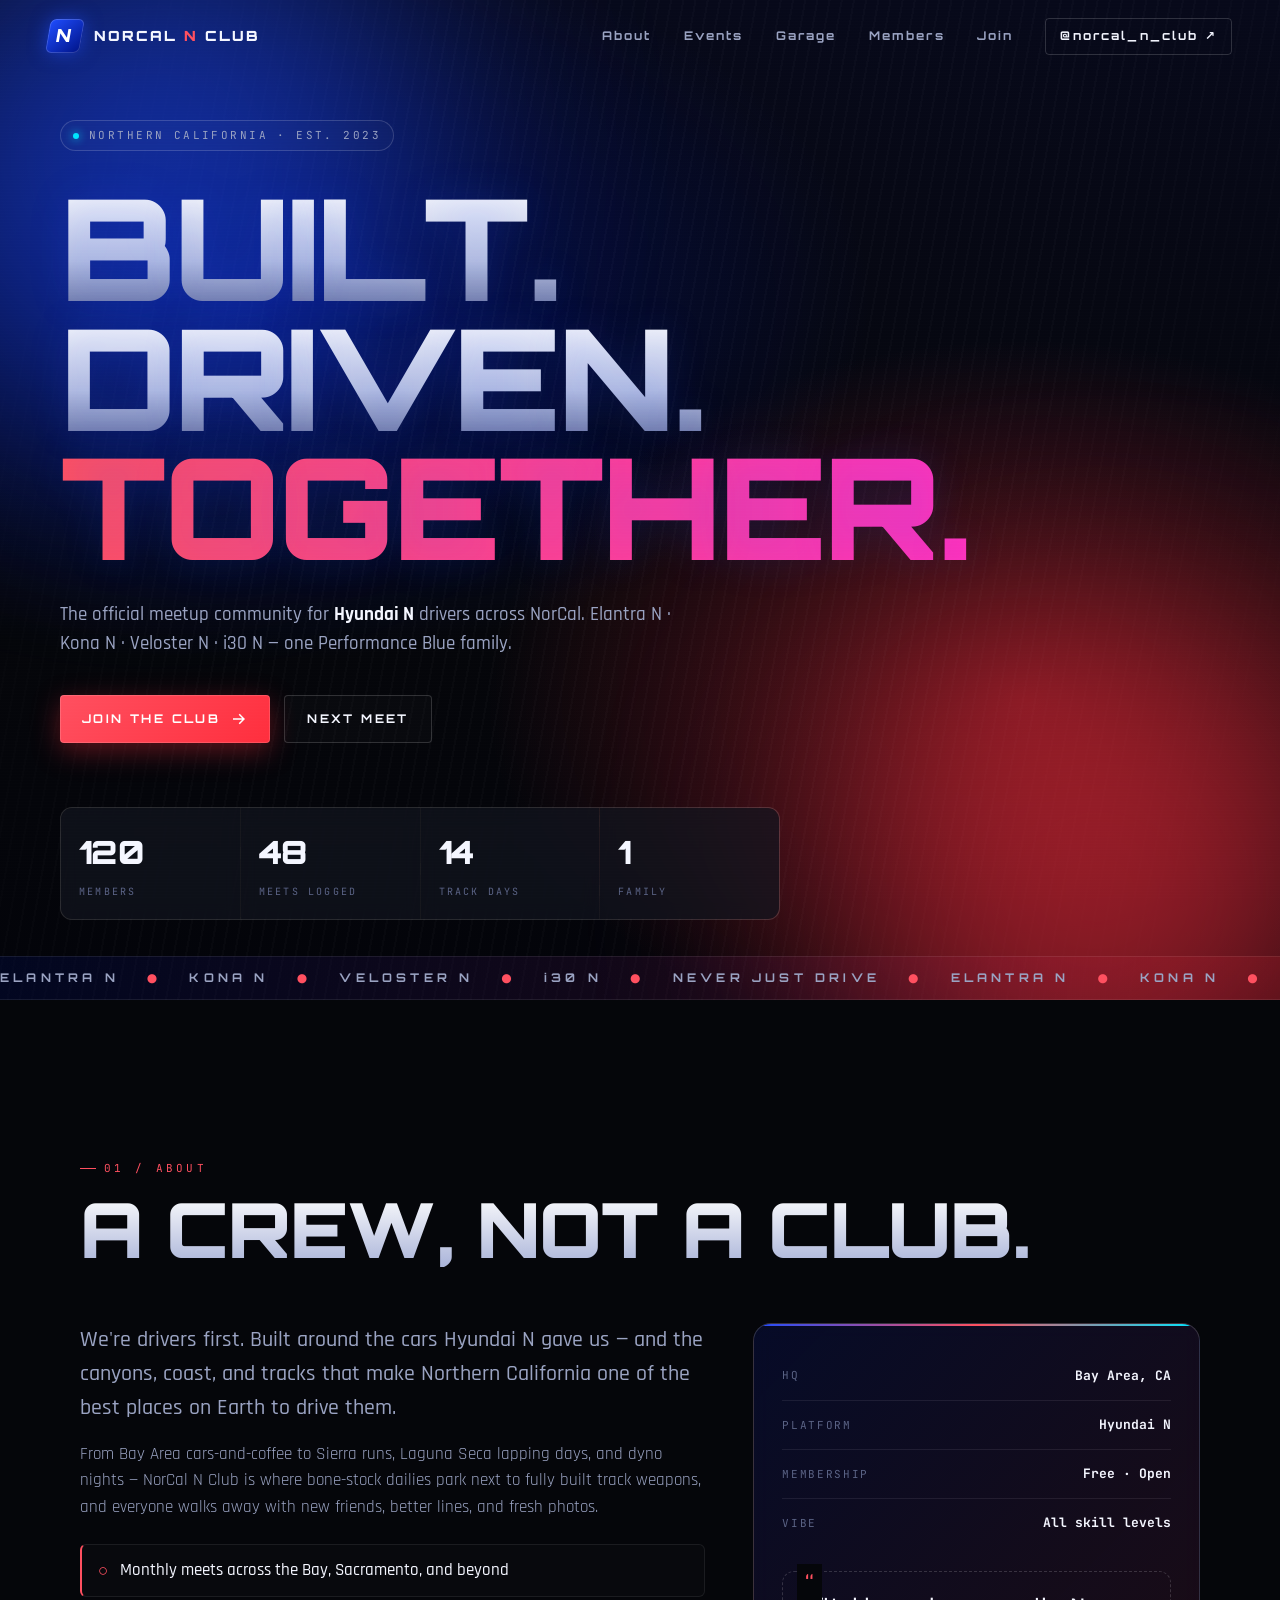
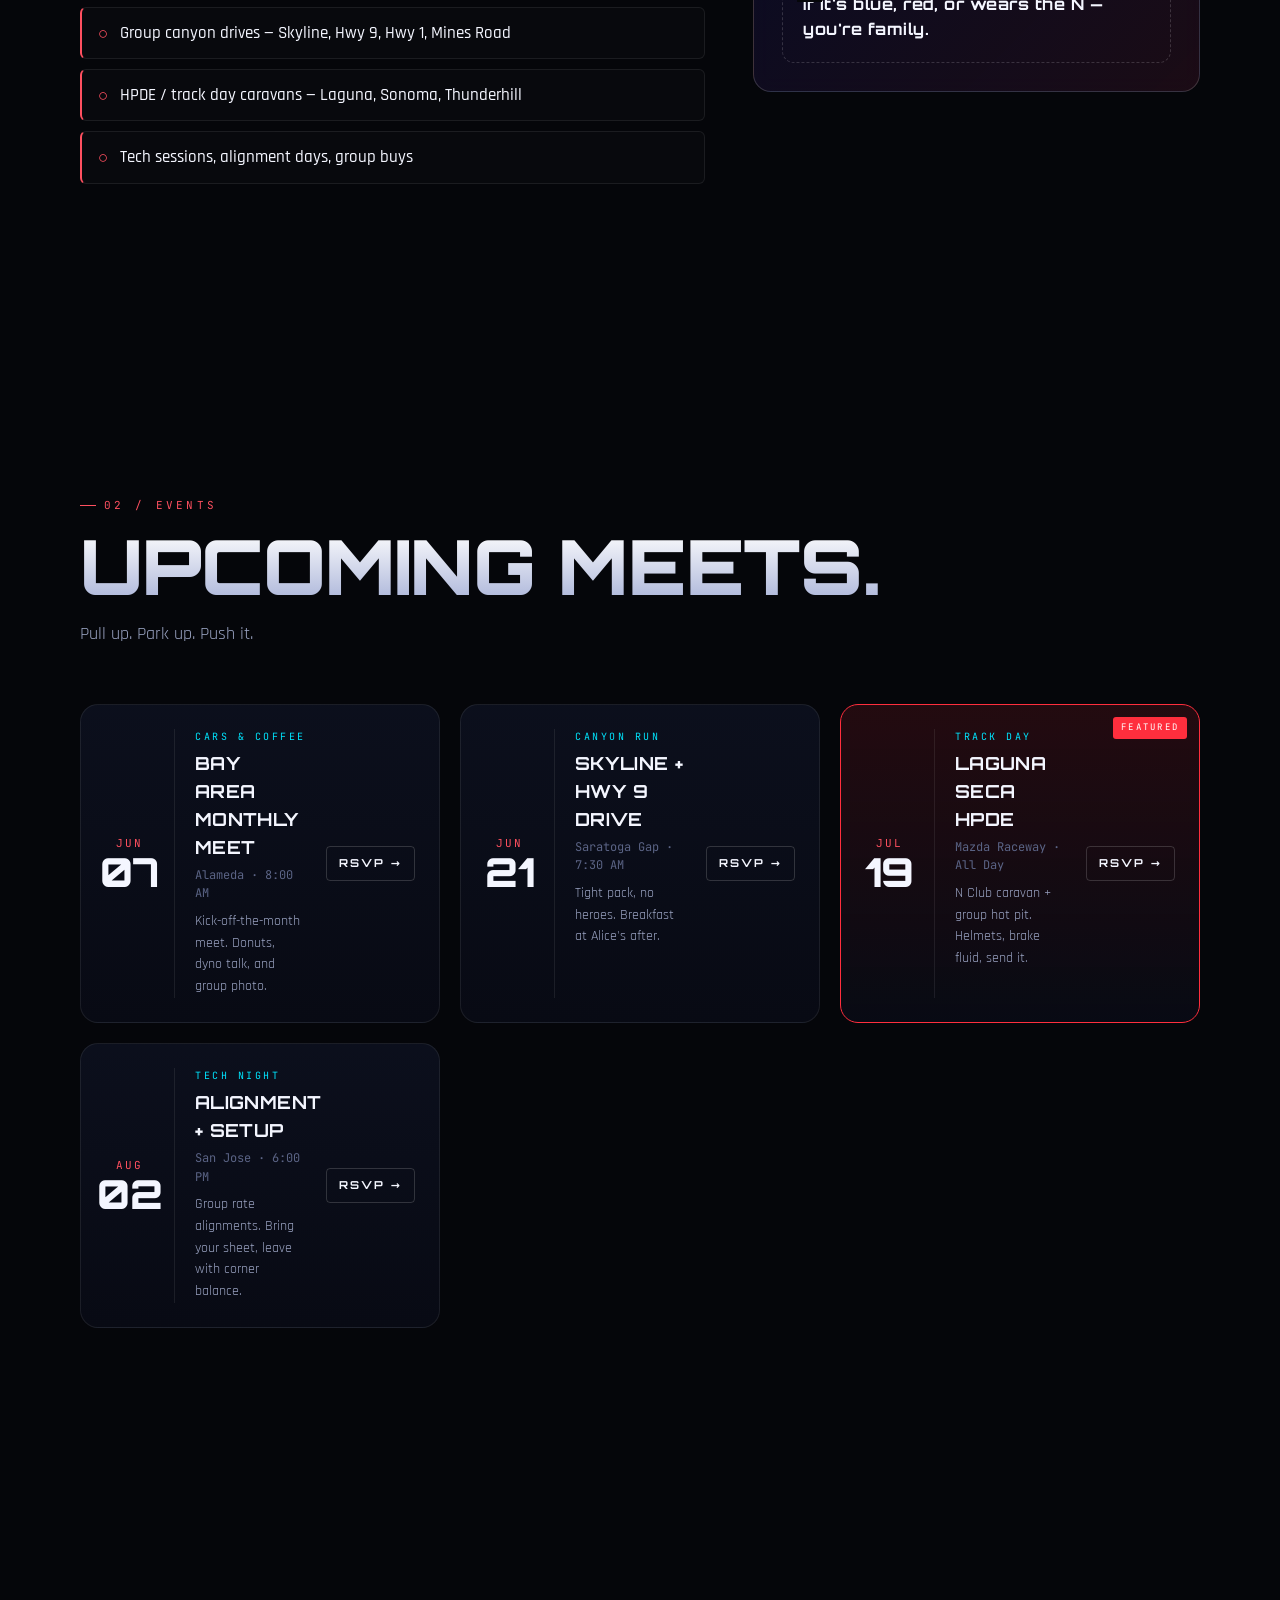
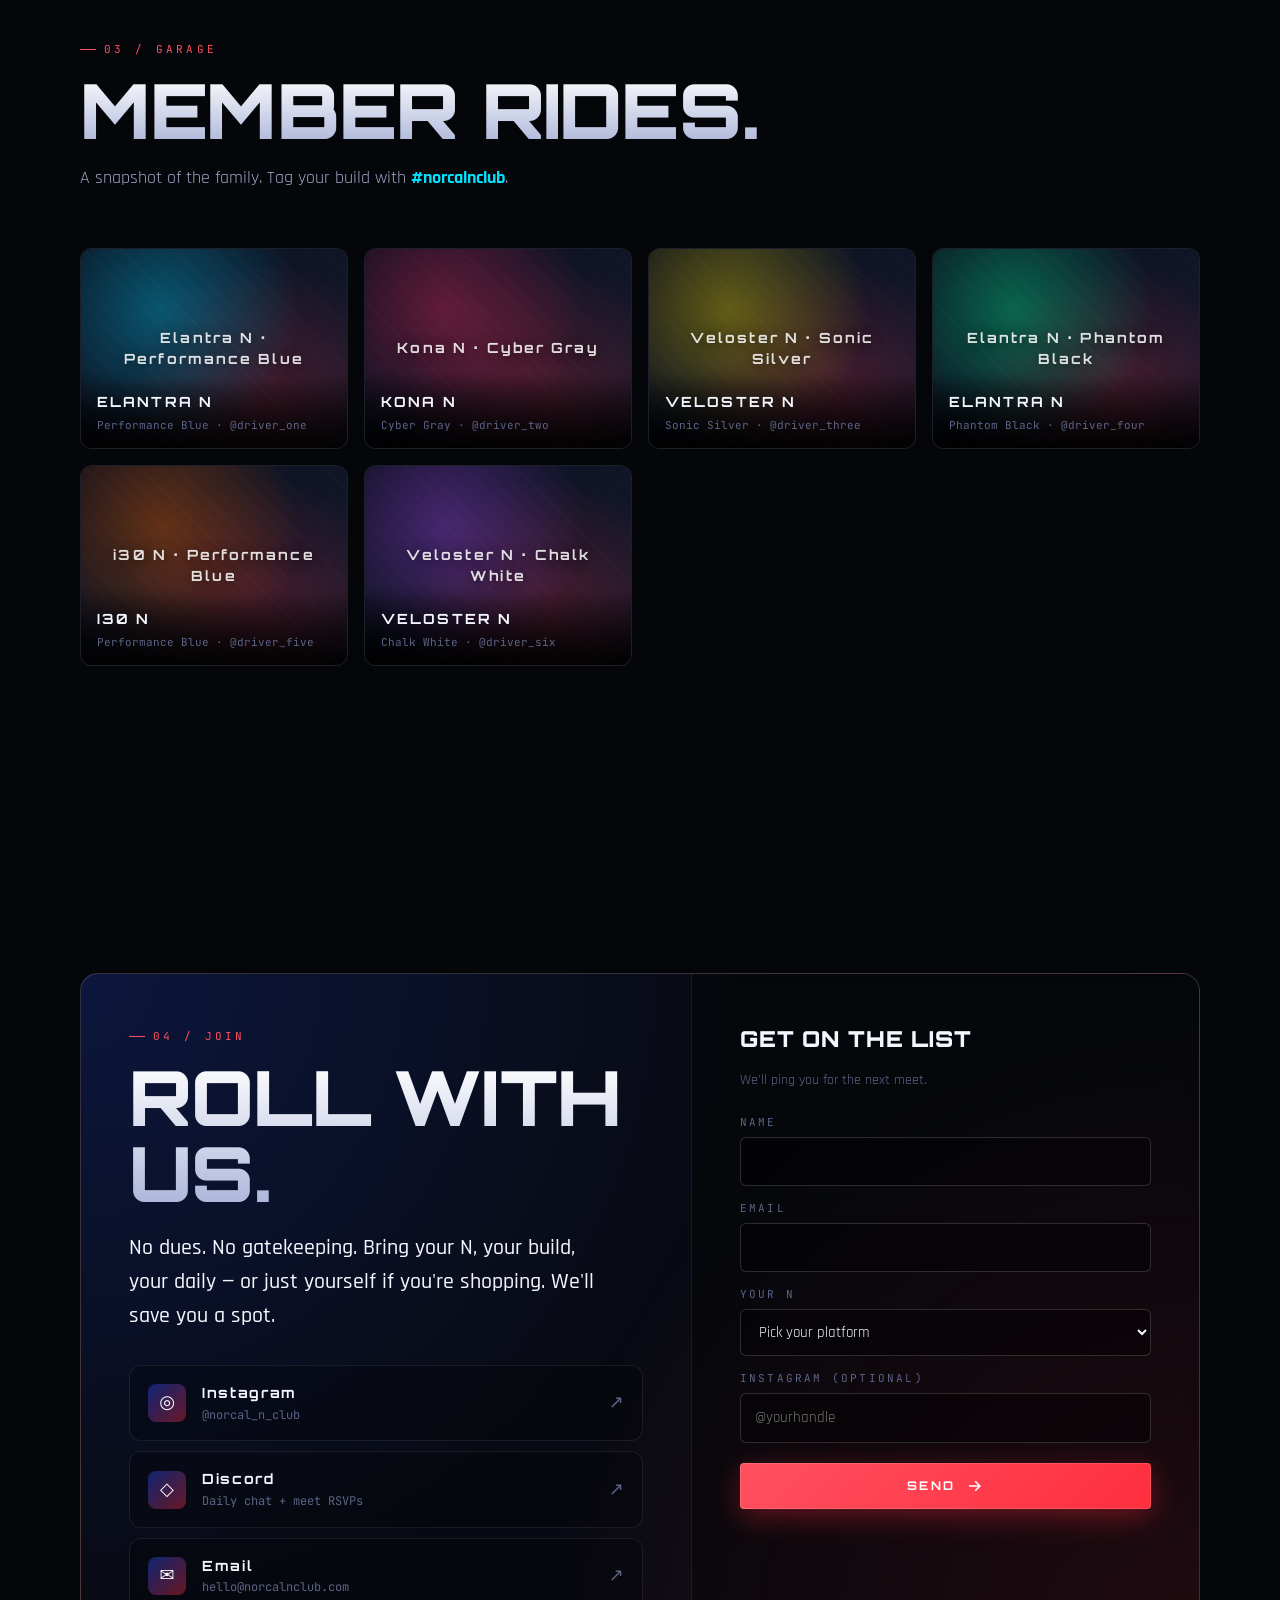
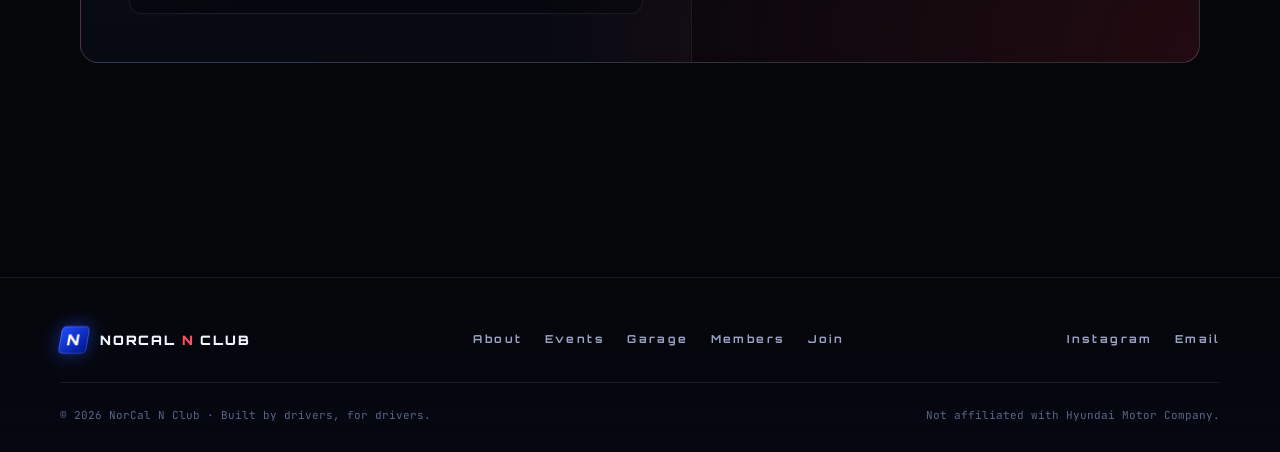
==== index.html @ cd35cb9f "v1" ====
<!DOCTYPE html>
<html lang="en">
<head>
  <meta charset="UTF-8" />
  <meta name="viewport" content="width=device-width, initial-scale=1.0" />
  <meta name="theme-color" content="#001489" />
  <title>NorCal N Club — Hyundai N Performance Community</title>
  <meta name="description" content="NorCal N Club — Northern California's home for Hyundai N drivers. Elantra N, Kona N, Veloster N, i30 N. Meets, drives, track days." />

  <meta property="og:title" content="NorCal N Club" />
  <meta property="og:description" content="Northern California's Hyundai N performance community. Built. Driven. Together." />
  <meta property="og:type" content="website" />
  <meta property="og:image" content="assets/og-image.svg" />

  <link rel="preconnect" href="https://fonts.googleapis.com" />
  <link rel="preconnect" href="https://fonts.gstatic.com" crossorigin />
  <link href="https://fonts.googleapis.com/css2?family=Orbitron:wght@500;700;900&family=Rajdhani:wght@400;500;600;700&family=JetBrains+Mono:wght@400;700&display=swap" rel="stylesheet" />

  <link rel="icon" type="image/svg+xml" href="assets/favicon.svg" />
  <link rel="stylesheet" href="styles.css" />
</head>
<body>
  <div class="grid-overlay" aria-hidden="true"></div>
  <div class="scanlines" aria-hidden="true"></div>

  <header class="nav" id="nav">
    <a href="#top" class="nav-brand" aria-label="NorCal N Club home">
      <span class="brand-mark">N</span>
      <span class="brand-text">NORCAL <em>N</em> CLUB</span>
    </a>
    <button class="nav-toggle" aria-label="Toggle menu" aria-expanded="false">
      <span></span><span></span><span></span>
    </button>
    <nav class="nav-links">
      <a href="#about">About</a>
      <a href="#events">Events</a>
      <a href="#gallery">Garage</a>
      <a href="members.html">Members</a>
      <a href="#join">Join</a>
      <a href="https://www.instagram.com/norcal_n_club/" target="_blank" rel="noopener" class="nav-cta">@norcal_n_club ↗</a>
    </nav>
  </header>

  <main id="top">

    <!-- HERO -->
    <section class="hero">
      <div class="hero-bg">
        <div class="hero-gradient"></div>
        <div class="hero-stripes" aria-hidden="true"></div>
        <div class="hero-glow hero-glow-1"></div>
        <div class="hero-glow hero-glow-2"></div>
      </div>
      <div class="hero-content">
        <div class="eyebrow">
          <span class="dot"></span>
          <span>NORTHERN CALIFORNIA · EST. <span data-est-year>2023</span></span>
        </div>
        <h1 class="hero-title">
          <span class="line">BUILT.</span>
          <span class="line">DRIVEN.</span>
          <span class="line accent">TOGETHER.</span>
        </h1>
        <p class="hero-sub">
          The official meetup community for <strong>Hyundai N</strong> drivers across NorCal.
          Elantra N · Kona N · Veloster N · i30 N — one Performance Blue family.
        </p>
        <div class="hero-actions">
          <a href="#join" class="btn btn-primary">
            <span>Join the Club</span>
            <svg viewBox="0 0 24 24" width="18" height="18" aria-hidden="true"><path fill="currentColor" d="M13 5l7 7-7 7-1.4-1.4 4.6-4.6H4v-2h12.2l-4.6-4.6L13 5z"/></svg>
          </a>
          <a href="#events" class="btn btn-ghost">Next Meet</a>
        </div>

        <div class="hero-stats">
          <div class="stat"><div class="stat-num" data-count="120">0</div><div class="stat-label">Members</div></div>
          <div class="stat"><div class="stat-num" data-count="48">0</div><div class="stat-label">Meets Logged</div></div>
          <div class="stat"><div class="stat-num" data-count="14">0</div><div class="stat-label">Track Days</div></div>
          <div class="stat"><div class="stat-num" data-count="1">0</div><div class="stat-label suffix">Family</div></div>
        </div>
      </div>

      <div class="hero-marquee" aria-hidden="true">
        <div class="marquee-track">
          <span>ELANTRA N</span><span class="sep">●</span>
          <span>KONA N</span><span class="sep">●</span>
          <span>VELOSTER N</span><span class="sep">●</span>
          <span>i30 N</span><span class="sep">●</span>
          <span>NEVER JUST DRIVE</span><span class="sep">●</span>
          <span>ELANTRA N</span><span class="sep">●</span>
          <span>KONA N</span><span class="sep">●</span>
          <span>VELOSTER N</span><span class="sep">●</span>
          <span>i30 N</span><span class="sep">●</span>
          <span>NEVER JUST DRIVE</span><span class="sep">●</span>
        </div>
      </div>
    </section>

    <!-- ABOUT -->
    <section id="about" class="section about">
      <div class="section-head">
        <div class="section-tag">01 / ABOUT</div>
        <h2 class="section-title">A Crew, Not a Club.</h2>
      </div>
      <div class="about-grid">
        <div class="about-copy reveal">
          <p class="lead">
            We're drivers first. Built around the cars Hyundai N gave us — and the canyons,
            coast, and tracks that make Northern California one of the best places on Earth to drive them.
          </p>
          <p>
            From Bay Area cars-and-coffee to Sierra runs, Laguna Seca lapping days, and dyno nights —
            NorCal N Club is where bone-stock dailies park next to fully built track weapons, and everyone
            walks away with new friends, better lines, and fresh photos.
          </p>
          <ul class="about-list">
            <li><span>○</span> Monthly meets across the Bay, Sacramento, and beyond</li>
            <li><span>○</span> Group canyon drives — Skyline, Hwy 9, Hwy 1, Mines Road</li>
            <li><span>○</span> HPDE / track day caravans — Laguna, Sonoma, Thunderhill</li>
            <li><span>○</span> Tech sessions, alignment days, group buys</li>
          </ul>
        </div>
        <div class="about-card reveal">
          <div class="card-spec">
            <div class="card-spec-row"><span>HQ</span><span>Bay Area, CA</span></div>
            <div class="card-spec-row"><span>Platform</span><span>Hyundai N</span></div>
            <div class="card-spec-row"><span>Membership</span><span>Free · Open</span></div>
            <div class="card-spec-row"><span>Vibe</span><span>All skill levels</span></div>
          </div>
          <div class="card-quote">
            <span class="quote-mark">“</span>
            <p>If it's blue, red, or wears the N — you're family.</p>
          </div>
        </div>
      </div>
    </section>

    <!-- EVENTS -->
    <section id="events" class="section events">
      <div class="section-head">
        <div class="section-tag">02 / EVENTS</div>
        <h2 class="section-title">Upcoming Meets.</h2>
        <p class="section-sub">Pull up. Park up. Push it.</p>
      </div>

      <div class="events-grid">
        <article class="event-card reveal">
          <div class="event-date">
            <span class="event-month">JUN</span>
            <span class="event-day">07</span>
          </div>
          <div class="event-meta">
            <div class="event-tag">CARS &amp; COFFEE</div>
            <h3>Bay Area Monthly Meet</h3>
            <p class="event-where">Alameda · 8:00 AM</p>
            <p class="event-desc">Kick-off-the-month meet. Donuts, dyno talk, and group photo.</p>
          </div>
          <a class="event-rsvp" href="#join">RSVP →</a>
        </article>

        <article class="event-card reveal">
          <div class="event-date">
            <span class="event-month">JUN</span>
            <span class="event-day">21</span>
          </div>
          <div class="event-meta">
            <div class="event-tag">CANYON RUN</div>
            <h3>Skyline + Hwy 9 Drive</h3>
            <p class="event-where">Saratoga Gap · 7:30 AM</p>
            <p class="event-desc">Tight pack, no heroes. Breakfast at Alice's after.</p>
          </div>
          <a class="event-rsvp" href="#join">RSVP →</a>
        </article>

        <article class="event-card reveal featured">
          <div class="event-date">
            <span class="event-month">JUL</span>
            <span class="event-day">19</span>
          </div>
          <div class="event-meta">
            <div class="event-tag">TRACK DAY</div>
            <h3>Laguna Seca HPDE</h3>
            <p class="event-where">Mazda Raceway · All Day</p>
            <p class="event-desc">N Club caravan + group hot pit. Helmets, brake fluid, send it.</p>
          </div>
          <a class="event-rsvp" href="#join">RSVP →</a>
        </article>

        <article class="event-card reveal">
          <div class="event-date">
            <span class="event-month">AUG</span>
            <span class="event-day">02</span>
          </div>
          <div class="event-meta">
            <div class="event-tag">TECH NIGHT</div>
            <h3>Alignment + Setup</h3>
            <p class="event-where">San Jose · 6:00 PM</p>
            <p class="event-desc">Group rate alignments. Bring your sheet, leave with corner balance.</p>
          </div>
          <a class="event-rsvp" href="#join">RSVP →</a>
        </article>
      </div>
    </section>

    <!-- GALLERY -->
    <section id="gallery" class="section gallery">
      <div class="section-head">
        <div class="section-tag">03 / GARAGE</div>
        <h2 class="section-title">Member Rides.</h2>
        <p class="section-sub">A snapshot of the family. Tag your build with <strong>#norcalnclub</strong>.</p>
      </div>

      <div class="gallery-grid">
        <figure class="ride reveal" style="--accent:#00d4ff">
          <div class="ride-img" data-car="Elantra N · Performance Blue"></div>
          <figcaption>
            <strong>Elantra N</strong>
            <span>Performance Blue · @driver_one</span>
          </figcaption>
        </figure>
        <figure class="ride reveal" style="--accent:#ff2e63">
          <div class="ride-img" data-car="Kona N · Cyber Gray"></div>
          <figcaption>
            <strong>Kona N</strong>
            <span>Cyber Gray · @driver_two</span>
          </figcaption>
        </figure>
        <figure class="ride reveal" style="--accent:#ffe600">
          <div class="ride-img" data-car="Veloster N · Sonic Silver"></div>
          <figcaption>
            <strong>Veloster N</strong>
            <span>Sonic Silver · @driver_three</span>
          </figcaption>
        </figure>
        <figure class="ride reveal" style="--accent:#00ff9d">
          <div class="ride-img" data-car="Elantra N · Phantom Black"></div>
          <figcaption>
            <strong>Elantra N</strong>
            <span>Phantom Black · @driver_four</span>
          </figcaption>
        </figure>
        <figure class="ride reveal" style="--accent:#ff6a00">
          <div class="ride-img" data-car="i30 N · Performance Blue"></div>
          <figcaption>
            <strong>i30 N</strong>
            <span>Performance Blue · @driver_five</span>
          </figcaption>
        </figure>
        <figure class="ride reveal" style="--accent:#b14eff">
          <div class="ride-img" data-car="Veloster N · Chalk White"></div>
          <figcaption>
            <strong>Veloster N</strong>
            <span>Chalk White · @driver_six</span>
          </figcaption>
        </figure>
      </div>
    </section>

    <!-- JOIN -->
    <section id="join" class="section join">
      <div class="join-card reveal">
        <div class="join-left">
          <div class="section-tag">04 / JOIN</div>
          <h2 class="section-title">Roll With Us.</h2>
          <p class="lead">
            No dues. No gatekeeping. Bring your N, your build, your daily — or just yourself
            if you're shopping. We'll save you a spot.
          </p>

          <div class="join-links">
            <a href="https://www.instagram.com/norcal_n_club/" target="_blank" rel="noopener" class="link-tile">
              <span class="link-icon">◎</span>
              <span class="link-body">
                <strong>Instagram</strong>
                <span>@norcal_n_club</span>
              </span>
              <span class="link-arrow">↗</span>
            </a>
            <a href="#" class="link-tile" data-edit="discord-invite">
              <span class="link-icon">◇</span>
              <span class="link-body">
                <strong>Discord</strong>
                <span>Daily chat + meet RSVPs</span>
              </span>
              <span class="link-arrow">↗</span>
            </a>
            <a href="mailto:hello@norcalnclub.com" class="link-tile">
              <span class="link-icon">✉</span>
              <span class="link-body">
                <strong>Email</strong>
                <span>hello@norcalnclub.com</span>
              </span>
              <span class="link-arrow">↗</span>
            </a>
          </div>
        </div>

        <form class="join-form" onsubmit="return window.NCLUB.handleJoin(event)">
          <h3>Get on the list</h3>
          <p class="form-sub">We'll ping you for the next meet.</p>
          <label>
            <span>Name</span>
            <input type="text" name="name" required autocomplete="name" />
          </label>
          <label>
            <span>Email</span>
            <input type="email" name="email" required autocomplete="email" />
          </label>
          <label>
            <span>Your N</span>
            <select name="car" required>
              <option value="">Pick your platform</option>
              <option>Elantra N</option>
              <option>Kona N</option>
              <option>Veloster N</option>
              <option>i30 N</option>
              <option>Other / Shopping</option>
            </select>
          </label>
          <label>
            <span>Instagram (optional)</span>
            <input type="text" name="ig" placeholder="@yourhandle" />
          </label>
          <button type="submit" class="btn btn-primary">
            <span>Send</span>
            <svg viewBox="0 0 24 24" width="18" height="18" aria-hidden="true"><path fill="currentColor" d="M13 5l7 7-7 7-1.4-1.4 4.6-4.6H4v-2h12.2l-4.6-4.6L13 5z"/></svg>
          </button>
          <p class="form-note" data-form-note></p>
        </form>
      </div>
    </section>

  </main>

  <footer class="footer">
    <div class="footer-row">
      <div class="footer-brand">
        <span class="brand-mark small">N</span>
        <span>NORCAL <em>N</em> CLUB</span>
      </div>
      <div class="footer-links">
        <a href="#about">About</a>
        <a href="#events">Events</a>
        <a href="#gallery">Garage</a>
        <a href="members.html">Members</a>
        <a href="#join">Join</a>
      </div>
      <div class="footer-social">
        <a href="https://www.instagram.com/norcal_n_club/" target="_blank" rel="noopener">Instagram</a>
        <a href="mailto:hello@norcalnclub.com">Email</a>
      </div>
    </div>
    <div class="footer-bottom">
      <span>© <span data-year></span> NorCal N Club · Built by drivers, for drivers.</span>
      <span>Not affiliated with Hyundai Motor Company.</span>
    </div>
  </footer>

  <script src="main.js" defer></script>
</body>
</html>
---- styles.css ----
/* =============== TOKENS =============== */
:root {
  --bg: #05060a;
  --bg-2: #0a0d18;
  --bg-3: #0f1424;
  --ink: #f4f6ff;
  --ink-dim: #9aa3c2;
  --ink-mute: #5b6486;

  /* Hyundai N performance blue + racing red */
  --n-blue: #001489;
  --n-blue-bright: #1f4dff;
  --n-red: #ff2e3d;
  --n-red-bright: #ff5060;

  /* Neon accents (JDM/cyberpunk side) */
  --neon-cyan: #00e5ff;
  --neon-magenta: #ff2bd6;
  --neon-yellow: #f5ff3d;

  --line: rgba(255,255,255,0.08);
  --line-bright: rgba(255,255,255,0.16);

  --radius-lg: 18px;
  --radius-md: 12px;
  --radius-sm: 6px;

  --maxw: 1240px;

  --font-display: 'Orbitron', system-ui, sans-serif;
  --font-body: 'Rajdhani', system-ui, sans-serif;
  --font-mono: 'JetBrains Mono', ui-monospace, monospace;

  --ease: cubic-bezier(.2,.7,.2,1);
}

/* =============== RESET =============== */
*, *::before, *::after { box-sizing: border-box; margin: 0; padding: 0; }
html { scroll-behavior: smooth; }
body {
  background: var(--bg);
  color: var(--ink);
  font-family: var(--font-body);
  font-size: 17px;
  line-height: 1.55;
  -webkit-font-smoothing: antialiased;
  overflow-x: hidden;
  min-height: 100vh;
}
a { color: inherit; text-decoration: none; }
img, svg { display: block; max-width: 100%; }
button { font: inherit; color: inherit; background: none; border: 0; cursor: pointer; }
input, select, textarea { font: inherit; color: inherit; }

/* =============== AMBIENT LAYERS =============== */
.grid-overlay {
  position: fixed; inset: 0;
  pointer-events: none;
  background-image:
    linear-gradient(rgba(255,255,255,.025) 1px, transparent 1px),
    linear-gradient(90deg, rgba(255,255,255,.025) 1px, transparent 1px);
  background-size: 64px 64px;
  mask-image: radial-gradient(ellipse at center, #000 30%, transparent 80%);
  z-index: 0;
}
.scanlines {
  position: fixed; inset: 0;
  pointer-events: none;
  background: repeating-linear-gradient(
    to bottom,
    rgba(255,255,255,0.012) 0 1px,
    transparent 1px 3px
  );
  z-index: 1;
  mix-blend-mode: overlay;
}

/* =============== NAV =============== */
.nav {
  position: fixed; top: 0; left: 0; right: 0;
  display: flex; align-items: center; justify-content: space-between;
  padding: 18px clamp(20px, 4vw, 48px);
  z-index: 50;
  transition: background .3s var(--ease), backdrop-filter .3s var(--ease), border-color .3s;
  border-bottom: 1px solid transparent;
}
.nav.scrolled {
  background: rgba(5,6,10,0.72);
  backdrop-filter: blur(14px);
  -webkit-backdrop-filter: blur(14px);
  border-bottom-color: var(--line);
}
.nav-brand {
  display: inline-flex; align-items: center; gap: 12px;
  font-family: var(--font-display);
  letter-spacing: .14em;
  font-weight: 900;
  font-size: 14px;
}
.brand-mark {
  display: grid; place-items: center;
  width: 34px; height: 34px;
  background: linear-gradient(135deg, var(--n-blue-bright), var(--n-blue));
  color: #fff;
  border-radius: 6px;
  font-family: var(--font-display);
  font-weight: 900; font-size: 18px;
  box-shadow: 0 0 18px rgba(31,77,255,0.55), inset 0 0 0 1px rgba(255,255,255,.18);
  transform: skewX(-10deg);
}
.brand-mark.small { width: 28px; height: 28px; font-size: 15px; border-radius: 5px; }
.brand-text em { font-style: normal; color: var(--n-red-bright); }

.nav-links {
  display: flex; align-items: center; gap: 32px;
  font-family: var(--font-display);
  font-size: 12px; letter-spacing: .18em; font-weight: 700;
}
.nav-links a {
  position: relative;
  padding: 8px 0;
  color: var(--ink-dim);
  transition: color .2s;
}
.nav-links a::after {
  content: ""; position: absolute; left: 0; right: 100%; bottom: 2px;
  height: 2px; background: var(--n-red-bright);
  transition: right .3s var(--ease);
}
.nav-links a:hover { color: var(--ink); }
.nav-links a:hover::after { right: 0; }
.nav-cta {
  padding: 8px 14px !important;
  border: 1px solid var(--line-bright);
  border-radius: 4px;
  color: var(--ink) !important;
}
.nav-cta:hover { border-color: var(--n-red-bright); background: rgba(255,46,61,.08); }
.nav-cta::after { display: none; }

.nav-toggle {
  display: none;
  width: 36px; height: 36px;
  flex-direction: column; gap: 5px; justify-content: center; align-items: center;
}
.nav-toggle span {
  width: 22px; height: 2px; background: var(--ink); transition: transform .3s, opacity .3s;
}
.nav-toggle[aria-expanded="true"] span:nth-child(1) { transform: translateY(7px) rotate(45deg); }
.nav-toggle[aria-expanded="true"] span:nth-child(2) { opacity: 0; }
.nav-toggle[aria-expanded="true"] span:nth-child(3) { transform: translateY(-7px) rotate(-45deg); }

@media (max-width: 800px) {
  .nav-toggle { display: flex; }
  .nav-links {
    position: fixed; inset: 64px 0 auto 0;
    flex-direction: column; gap: 0;
    padding: 24px;
    background: rgba(5,6,10,0.96);
    border-bottom: 1px solid var(--line);
    transform: translateY(-110%);
    transition: transform .35s var(--ease);
  }
  .nav-links a { padding: 16px 0; width: 100%; border-bottom: 1px solid var(--line); }
  .nav-links.open { transform: translateY(0); }
}

/* =============== HERO =============== */
.hero {
  position: relative;
  min-height: 100svh;
  display: flex; flex-direction: column; justify-content: center;
  padding: 120px clamp(20px, 5vw, 60px) 80px;
  overflow: hidden;
  isolation: isolate;
}
.hero-bg { position: absolute; inset: 0; z-index: -1; }
.hero-gradient {
  position: absolute; inset: 0;
  background:
    radial-gradient(ellipse 80% 60% at 20% 30%, rgba(0,20,137,0.55), transparent 60%),
    radial-gradient(ellipse 70% 60% at 80% 70%, rgba(255,46,61,0.35), transparent 60%),
    linear-gradient(180deg, #07091a 0%, #05060a 60%, #03040a 100%);
}
.hero-stripes {
  position: absolute; inset: 0;
  background-image: repeating-linear-gradient(
    100deg,
    rgba(255,255,255,0.018) 0 2px,
    transparent 2px 12px
  );
  mask-image: linear-gradient(110deg, transparent 0%, #000 30%, #000 70%, transparent 100%);
}
.hero-glow {
  position: absolute;
  width: 520px; height: 520px;
  border-radius: 50%;
  filter: blur(120px);
  opacity: .5;
  animation: drift 18s ease-in-out infinite alternate;
}
.hero-glow-1 { background: var(--n-blue-bright); top: -10%; left: -8%; }
.hero-glow-2 { background: var(--n-red); bottom: -15%; right: -6%; animation-delay: -8s; }
@keyframes drift {
  0%   { transform: translate(0,0) scale(1); }
  100% { transform: translate(60px, 40px) scale(1.15); }
}

.hero-content { position: relative; max-width: var(--maxw); margin: 0 auto; width: 100%; }

.eyebrow {
  display: inline-flex; align-items: center; gap: 10px;
  padding: 6px 12px;
  font-family: var(--font-mono);
  font-size: 11px; letter-spacing: .22em;
  color: var(--ink-dim);
  border: 1px solid var(--line-bright);
  border-radius: 999px;
  background: rgba(255,255,255,0.02);
  margin-bottom: 32px;
  backdrop-filter: blur(6px);
}
.eyebrow .dot {
  width: 6px; height: 6px; border-radius: 50%;
  background: var(--neon-cyan);
  box-shadow: 0 0 10px var(--neon-cyan);
  animation: pulse 1.6s ease-in-out infinite;
}
@keyframes pulse { 50% { opacity: .35; } }

.hero-title {
  font-family: var(--font-display);
  font-weight: 900;
  font-size: clamp(56px, 11vw, 168px);
  line-height: .92;
  letter-spacing: -0.02em;
  text-transform: uppercase;
}
.hero-title .line {
  display: block;
  background: linear-gradient(180deg, #fff 0%, #b9c2e0 60%, #6671a0 100%);
  -webkit-background-clip: text; background-clip: text;
  -webkit-text-fill-color: transparent;
  text-shadow: 0 0 40px rgba(31,77,255,0.15);
  transform: translateY(20px);
  opacity: 0;
  animation: rise .9s var(--ease) forwards;
}
.hero-title .line:nth-child(1) { animation-delay: .05s; }
.hero-title .line:nth-child(2) { animation-delay: .18s; }
.hero-title .line:nth-child(3) { animation-delay: .31s; }
.hero-title .accent {
  background: linear-gradient(90deg, var(--n-red-bright) 0%, var(--neon-magenta) 50%, var(--neon-cyan) 100%);
  -webkit-background-clip: text; background-clip: text;
  -webkit-text-fill-color: transparent;
  background-size: 200% 100%;
  animation: rise .9s var(--ease) forwards, shift 6s linear infinite;
}
@keyframes rise { to { transform: translateY(0); opacity: 1; } }
@keyframes shift { to { background-position: 200% 0; } }

.hero-sub {
  margin-top: 28px;
  max-width: 620px;
  font-size: clamp(16px, 1.6vw, 19px);
  color: var(--ink-dim);
  font-weight: 500;
}
.hero-sub strong { color: var(--ink); font-weight: 700; }

.hero-actions {
  display: flex; gap: 14px; flex-wrap: wrap;
  margin-top: 36px;
}
.btn {
  display: inline-flex; align-items: center; gap: 10px;
  padding: 14px 22px;
  font-family: var(--font-display);
  font-size: 12px; font-weight: 700; letter-spacing: .2em;
  text-transform: uppercase;
  border-radius: 4px;
  transition: transform .2s var(--ease), box-shadow .2s, background .2s, color .2s;
  position: relative;
  overflow: hidden;
}
.btn-primary {
  background: linear-gradient(135deg, var(--n-red-bright), var(--n-red));
  color: #fff;
  box-shadow: 0 8px 28px rgba(255,46,61,.35), inset 0 0 0 1px rgba(255,255,255,.15);
}
.btn-primary:hover { transform: translateY(-2px); box-shadow: 0 12px 36px rgba(255,46,61,.5); }
.btn-ghost {
  border: 1px solid var(--line-bright);
  color: var(--ink);
  background: rgba(255,255,255,.02);
}
.btn-ghost:hover { border-color: var(--neon-cyan); color: var(--neon-cyan); box-shadow: 0 0 24px rgba(0,229,255,.25); }

.hero-stats {
  margin-top: 64px;
  display: grid;
  grid-template-columns: repeat(4, minmax(0,1fr));
  gap: 1px;
  background: var(--line);
  border: 1px solid var(--line);
  border-radius: var(--radius-md);
  overflow: hidden;
  max-width: 720px;
}
.stat {
  background: rgba(10,13,24,0.7);
  padding: 20px 18px;
  backdrop-filter: blur(8px);
}
.stat-num {
  font-family: var(--font-display);
  font-weight: 900;
  font-size: 32px;
  color: var(--ink);
  letter-spacing: -0.02em;
}
.stat-label {
  font-family: var(--font-mono);
  font-size: 10px; letter-spacing: .22em; text-transform: uppercase;
  color: var(--ink-mute); margin-top: 6px;
}

/* HERO MARQUEE */
.hero-marquee {
  position: absolute; left: 0; right: 0; bottom: 0;
  border-top: 1px solid var(--line);
  border-bottom: 1px solid var(--line);
  background: linear-gradient(90deg, rgba(0,20,137,.18), rgba(255,46,61,.12));
  overflow: hidden;
  padding: 12px 0;
  font-family: var(--font-display);
  font-size: 12px; letter-spacing: .35em; font-weight: 700;
  color: var(--ink-dim);
}
.marquee-track {
  display: inline-flex; gap: 28px; white-space: nowrap;
  animation: marquee 28s linear infinite;
}
.marquee-track .sep { color: var(--n-red-bright); }
@keyframes marquee {
  to { transform: translateX(-50%); }
}

/* =============== SECTION =============== */
.section {
  position: relative;
  padding: clamp(80px, 12vw, 160px) clamp(20px, 5vw, 60px);
  max-width: var(--maxw);
  margin: 0 auto;
}
.section-head { margin-bottom: 56px; }
.section-tag {
  display: inline-block;
  font-family: var(--font-mono);
  font-size: 11px; letter-spacing: .3em;
  color: var(--n-red-bright);
  margin-bottom: 14px;
  padding-left: 24px;
  position: relative;
}
.section-tag::before {
  content: ""; position: absolute; left: 0; top: 50%;
  width: 16px; height: 1px; background: var(--n-red-bright);
}
.section-title {
  font-family: var(--font-display);
  font-weight: 900;
  font-size: clamp(36px, 6vw, 76px);
  letter-spacing: -0.01em;
  line-height: 1;
  text-transform: uppercase;
  background: linear-gradient(180deg, #fff 0%, #aab4d9 100%);
  -webkit-background-clip: text; background-clip: text;
  -webkit-text-fill-color: transparent;
}
.section-sub {
  margin-top: 16px;
  color: var(--ink-dim);
  font-size: 18px;
}
.section-sub strong { color: var(--neon-cyan); font-weight: 700; }

/* Reveal animation */
.reveal { opacity: 0; transform: translateY(28px); transition: opacity .8s var(--ease), transform .8s var(--ease); }
.reveal.visible { opacity: 1; transform: translateY(0); }

/* =============== ABOUT =============== */
.about-grid {
  display: grid;
  grid-template-columns: 1.4fr 1fr;
  gap: 48px;
  align-items: start;
}
@media (max-width: 900px) { .about-grid { grid-template-columns: 1fr; } }

.lead {
  font-size: clamp(18px, 1.8vw, 22px);
  color: var(--ink);
  font-weight: 500;
  margin-bottom: 18px;
}
.about-copy p { color: var(--ink-dim); margin-bottom: 16px; }
.about-list {
  list-style: none;
  margin-top: 24px;
  display: grid; gap: 10px;
}
.about-list li {
  display: flex; gap: 12px; align-items: center;
  padding: 12px 16px;
  border: 1px solid var(--line);
  border-left: 2px solid var(--n-red-bright);
  border-radius: var(--radius-sm);
  background: rgba(255,255,255,.015);
  font-weight: 500;
  transition: border-color .2s, background .2s, transform .2s;
}
.about-list li:hover { border-left-color: var(--neon-cyan); background: rgba(0,229,255,.04); transform: translateX(4px); }
.about-list span { color: var(--n-red-bright); font-family: var(--font-mono); }

.about-card {
  position: relative;
  padding: 28px;
  border: 1px solid var(--line-bright);
  border-radius: var(--radius-lg);
  background:
    linear-gradient(135deg, rgba(0,20,137,0.18), rgba(255,46,61,0.08)),
    rgba(10,13,24,0.6);
  backdrop-filter: blur(10px);
  overflow: hidden;
}
.about-card::before {
  content: "";
  position: absolute; top: 0; left: 0; right: 0; height: 2px;
  background: linear-gradient(90deg, var(--n-blue-bright), var(--n-red-bright), var(--neon-cyan));
}
.card-spec { display: grid; gap: 0; }
.card-spec-row {
  display: flex; justify-content: space-between; align-items: center;
  padding: 14px 0;
  border-bottom: 1px solid var(--line);
  font-family: var(--font-mono);
  font-size: 13px;
}
.card-spec-row:last-of-type { border-bottom: 0; }
.card-spec-row span:first-child { color: var(--ink-mute); letter-spacing: .15em; text-transform: uppercase; font-size: 11px; }
.card-spec-row span:last-child { color: var(--ink); font-weight: 700; }
.card-quote {
  margin-top: 24px;
  padding: 20px;
  border: 1px dashed var(--line-bright);
  border-radius: var(--radius-md);
  position: relative;
}
.card-quote .quote-mark {
  position: absolute; top: -8px; left: 14px;
  background: var(--bg);
  padding: 0 8px;
  font-family: var(--font-display);
  color: var(--n-red-bright);
  font-size: 24px;
}
.card-quote p {
  font-family: var(--font-display);
  font-size: 16px; font-weight: 700;
  letter-spacing: .03em;
}

/* =============== EVENTS =============== */
.events-grid {
  display: grid;
  grid-template-columns: repeat(auto-fit, minmax(280px, 1fr));
  gap: 20px;
}
.event-card {
  position: relative;
  display: flex;
  gap: 20px;
  padding: 24px;
  background: linear-gradient(180deg, rgba(15,20,36,0.7), rgba(10,13,24,0.7));
  border: 1px solid var(--line);
  border-radius: var(--radius-lg);
  transition: transform .3s var(--ease), border-color .3s, box-shadow .3s;
  overflow: hidden;
}
.event-card::before {
  content: "";
  position: absolute; inset: 0;
  background: linear-gradient(135deg, rgba(31,77,255,.08), transparent 50%);
  opacity: 0;
  transition: opacity .3s;
}
.event-card:hover {
  transform: translateY(-4px);
  border-color: var(--line-bright);
  box-shadow: 0 20px 60px rgba(0,0,0,0.5);
}
.event-card:hover::before { opacity: 1; }
.event-card.featured {
  border-color: var(--n-red);
  background: linear-gradient(180deg, rgba(255,46,61,.12), rgba(10,13,24,0.7));
}
.event-card.featured::after {
  content: "FEATURED";
  position: absolute; top: 12px; right: 12px;
  font-family: var(--font-mono); font-size: 9px; letter-spacing: .25em;
  padding: 4px 8px;
  background: var(--n-red);
  color: #fff;
  border-radius: 3px;
}

.event-date {
  flex-shrink: 0;
  width: 70px;
  display: flex; flex-direction: column; align-items: center; justify-content: center;
  border-right: 1px solid var(--line);
  padding-right: 20px;
}
.event-month {
  font-family: var(--font-mono);
  font-size: 11px; letter-spacing: .2em;
  color: var(--n-red-bright);
}
.event-day {
  font-family: var(--font-display);
  font-size: 40px; font-weight: 900;
  line-height: 1;
  color: var(--ink);
}
.event-meta { flex: 1; min-width: 0; }
.event-tag {
  font-family: var(--font-mono); font-size: 10px; letter-spacing: .25em;
  color: var(--neon-cyan);
  margin-bottom: 6px;
}
.event-meta h3 {
  font-family: var(--font-display);
  font-size: 18px; font-weight: 700;
  text-transform: uppercase;
  margin-bottom: 4px;
  letter-spacing: .02em;
}
.event-where {
  font-family: var(--font-mono); font-size: 12px;
  color: var(--ink-mute);
  margin-bottom: 8px;
}
.event-desc { color: var(--ink-dim); font-size: 14px; }
.event-rsvp {
  align-self: center;
  font-family: var(--font-display); font-size: 11px; letter-spacing: .2em; font-weight: 700;
  color: var(--ink); padding: 8px 12px;
  border: 1px solid var(--line-bright); border-radius: 4px;
  transition: all .2s;
  white-space: nowrap;
}
.event-rsvp:hover { background: var(--n-red); border-color: var(--n-red); }

/* =============== GALLERY =============== */
.gallery-grid {
  display: grid;
  grid-template-columns: repeat(auto-fit, minmax(260px, 1fr));
  gap: 16px;
}
.ride {
  --accent: var(--n-blue-bright);
  position: relative;
  border-radius: var(--radius-md);
  overflow: hidden;
  border: 1px solid var(--line);
  background: var(--bg-2);
  aspect-ratio: 4 / 3;
  cursor: pointer;
  transition: transform .35s var(--ease), border-color .3s;
}
.ride:hover { transform: translateY(-4px) scale(1.01); border-color: var(--accent); }
.ride-img {
  position: absolute; inset: 0;
  background:
    radial-gradient(circle at 30% 30%, color-mix(in srgb, var(--accent) 35%, transparent), transparent 60%),
    radial-gradient(circle at 70% 80%, color-mix(in srgb, var(--n-red) 25%, transparent), transparent 60%),
    linear-gradient(135deg, #0a0e1d 0%, #141a2e 100%);
  display: flex; align-items: center; justify-content: center;
}
.ride-img::before {
  content: attr(data-car);
  font-family: var(--font-display);
  font-size: 14px; font-weight: 700; letter-spacing: .15em;
  color: rgba(255,255,255,.85);
  text-align: center;
  padding: 16px;
  text-shadow: 0 2px 12px rgba(0,0,0,.6);
}
.ride-img::after {
  content: "";
  position: absolute; inset: 0;
  background:
    repeating-linear-gradient(45deg, transparent 0 12px, rgba(255,255,255,0.02) 12px 13px),
    linear-gradient(180deg, transparent 60%, rgba(0,0,0,.6) 100%);
  pointer-events: none;
}
.ride figcaption {
  position: absolute; left: 0; right: 0; bottom: 0;
  padding: 14px 16px;
  display: flex; flex-direction: column;
  font-family: var(--font-display);
  background: linear-gradient(180deg, transparent, rgba(0,0,0,0.85));
  z-index: 1;
}
.ride figcaption strong {
  font-size: 14px; letter-spacing: .15em; text-transform: uppercase;
  color: var(--ink);
}
.ride figcaption span {
  font-family: var(--font-mono);
  font-size: 11px; color: var(--ink-mute);
  margin-top: 4px;
}

/* =============== JOIN =============== */
.join-card {
  display: grid;
  grid-template-columns: 1.2fr 1fr;
  gap: 0;
  border: 1px solid var(--line-bright);
  border-radius: var(--radius-lg);
  overflow: hidden;
  background:
    radial-gradient(circle at 0% 0%, rgba(31,77,255,0.18), transparent 50%),
    radial-gradient(circle at 100% 100%, rgba(255,46,61,0.18), transparent 50%),
    rgba(10,13,24,0.7);
  backdrop-filter: blur(10px);
}
@media (max-width: 900px) { .join-card { grid-template-columns: 1fr; } }
.join-left, .join-form { padding: clamp(28px, 5vw, 48px); }
.join-left .section-tag { margin-top: 0; }
.join-left .lead { margin-top: 20px; max-width: 480px; }

.join-links { margin-top: 32px; display: grid; gap: 10px; }
.link-tile {
  display: grid;
  grid-template-columns: auto 1fr auto;
  align-items: center;
  gap: 16px;
  padding: 16px 18px;
  border: 1px solid var(--line);
  border-radius: var(--radius-md);
  background: rgba(0,0,0,.25);
  transition: all .25s var(--ease);
}
.link-tile:hover {
  border-color: var(--neon-cyan);
  background: rgba(0,229,255,.06);
  transform: translateX(4px);
}
.link-icon {
  width: 38px; height: 38px;
  display: grid; place-items: center;
  border-radius: 8px;
  background: linear-gradient(135deg, rgba(31,77,255,.4), rgba(255,46,61,.4));
  font-size: 18px;
  color: #fff;
}
.link-body { display: flex; flex-direction: column; }
.link-body strong { font-family: var(--font-display); letter-spacing: .12em; font-size: 14px; }
.link-body span { font-family: var(--font-mono); font-size: 12px; color: var(--ink-mute); margin-top: 2px; }
.link-arrow { font-size: 18px; color: var(--ink-mute); transition: color .2s, transform .2s; }
.link-tile:hover .link-arrow { color: var(--neon-cyan); transform: translateX(2px); }

.join-form {
  background: rgba(0,0,0,0.35);
  border-left: 1px solid var(--line);
  display: flex; flex-direction: column; gap: 14px;
}
@media (max-width: 900px) { .join-form { border-left: 0; border-top: 1px solid var(--line); } }
.join-form h3 {
  font-family: var(--font-display); font-size: 22px; font-weight: 900;
  letter-spacing: .04em; text-transform: uppercase;
}
.form-sub { color: var(--ink-mute); font-size: 14px; margin-bottom: 8px; }
.join-form label { display: flex; flex-direction: column; gap: 6px; }
.join-form label span {
  font-family: var(--font-mono);
  font-size: 11px; letter-spacing: .2em; text-transform: uppercase;
  color: var(--ink-mute);
}
.join-form input, .join-form select {
  padding: 12px 14px;
  background: rgba(0,0,0,.4);
  border: 1px solid var(--line-bright);
  border-radius: 6px;
  color: var(--ink);
  font-size: 15px;
  transition: border-color .2s, background .2s;
}
.join-form input:focus, .join-form select:focus {
  outline: none;
  border-color: var(--neon-cyan);
  background: rgba(0,229,255,.05);
  box-shadow: 0 0 0 3px rgba(0,229,255,.12);
}
.join-form .btn { justify-content: center; margin-top: 6px; }
.form-note { font-family: var(--font-mono); font-size: 12px; color: var(--neon-cyan); min-height: 18px; }

/* =============== FOOTER =============== */
.footer {
  border-top: 1px solid var(--line);
  padding: 48px clamp(20px, 5vw, 60px) 28px;
  margin-top: 60px;
  background: linear-gradient(180deg, transparent, rgba(0,20,137,.06));
}
.footer-row {
  max-width: var(--maxw); margin: 0 auto;
  display: flex; flex-wrap: wrap; gap: 28px;
  justify-content: space-between; align-items: center;
  padding-bottom: 28px; border-bottom: 1px solid var(--line);
}
.footer-brand {
  display: flex; align-items: center; gap: 12px;
  font-family: var(--font-display); letter-spacing: .14em; font-weight: 900; font-size: 13px;
}
.footer-brand em { font-style: normal; color: var(--n-red-bright); }
.footer-links, .footer-social {
  display: flex; gap: 22px;
  font-family: var(--font-display); font-size: 11px; letter-spacing: .22em; font-weight: 700;
  color: var(--ink-dim);
}
.footer-links a:hover, .footer-social a:hover { color: var(--neon-cyan); }
.footer-bottom {
  max-width: var(--maxw); margin: 24px auto 0;
  display: flex; justify-content: space-between; gap: 12px; flex-wrap: wrap;
  font-family: var(--font-mono); font-size: 11px; color: var(--ink-mute);
}

/* =============== MEMBERS PAGE =============== */
.members-page { padding-top: clamp(120px, 14vw, 180px); }
.members-page .section-sub {
  display: flex; align-items: center; gap: 16px; flex-wrap: wrap;
}
.reshuffle {
  font-family: var(--font-display);
  font-size: 11px; letter-spacing: .22em; font-weight: 700;
  padding: 8px 14px;
  border: 1px solid var(--line-bright);
  border-radius: 4px;
  color: var(--ink);
  background: rgba(255,255,255,.02);
  transition: all .2s var(--ease);
}
.reshuffle:hover {
  border-color: var(--neon-cyan);
  color: var(--neon-cyan);
  background: rgba(0,229,255,.06);
  box-shadow: 0 0 24px rgba(0,229,255,.2);
}

.members-grid {
  display: grid;
  grid-template-columns: repeat(auto-fill, minmax(340px, 1fr));
  gap: 20px;
}
.members-loading, .members-empty {
  grid-column: 1 / -1;
  font-family: var(--font-mono); font-size: 13px;
  color: var(--ink-mute);
  padding: 60px 0;
  text-align: center;
}

.member-card {
  --accent: var(--n-blue-bright);
  position: relative;
  padding: 24px;
  border: 1px solid var(--line);
  border-radius: var(--radius-lg);
  background: linear-gradient(180deg, rgba(15,20,36,0.78), rgba(10,13,24,0.78));
  overflow: hidden;
  display: flex; flex-direction: column;
  transition: transform .3s var(--ease), border-color .3s, box-shadow .3s;
}
.member-card::before {
  content: "";
  position: absolute; top: 0; left: 0; right: 0; height: 2px;
  background: linear-gradient(90deg, var(--accent), transparent 80%);
  opacity: .85;
}
.member-card::after {
  content: "";
  position: absolute; inset: 0;
  background: radial-gradient(circle at 100% 0%,
    color-mix(in srgb, var(--accent) 18%, transparent),
    transparent 50%);
  pointer-events: none;
  opacity: 0;
  transition: opacity .3s;
}
.member-card:hover {
  transform: translateY(-4px);
  border-color: color-mix(in srgb, var(--accent) 60%, transparent);
  box-shadow: 0 24px 60px rgba(0,0,0,.5),
              0 0 0 1px color-mix(in srgb, var(--accent) 25%, transparent);
}
.member-card:hover::after { opacity: 1; }

.member-head {
  display: grid;
  grid-template-columns: auto 1fr auto;
  gap: 16px; align-items: start;
  margin-bottom: 16px;
}
.member-photo {
  width: 56px; height: 56px;
  border-radius: 50%;
  background:
    linear-gradient(135deg,
      color-mix(in srgb, var(--accent) 50%, #0a0e1d),
      #141a2e);
  background-size: cover; background-position: center;
  display: grid; place-items: center;
  border: 2px solid color-mix(in srgb, var(--accent) 55%, transparent);
  box-shadow: 0 0 20px color-mix(in srgb, var(--accent) 30%, transparent);
  font-family: var(--font-display);
  font-weight: 900;
  color: #fff;
  font-size: 18px;
  letter-spacing: .04em;
  position: relative;
}
.member-photo::after {
  content: attr(data-initials);
  position: absolute;
}
.member-photo[style*="background-image"]::after { display: none; }

.member-id { min-width: 0; }
.member-id h3 {
  font-family: var(--font-display);
  font-size: 18px; font-weight: 900;
  text-transform: uppercase;
  letter-spacing: .04em;
  line-height: 1.1;
  margin-bottom: 4px;
}
.member-meta {
  font-family: var(--font-mono); font-size: 11px;
  color: var(--ink-mute);
  display: flex; gap: 6px; flex-wrap: wrap;
}
.member-meta .dot-sep { opacity: .6; }
.member-ig {
  display: inline-block;
  margin-top: 6px;
  font-family: var(--font-mono); font-size: 11px;
  color: var(--neon-cyan);
  letter-spacing: .05em;
}
.member-ig:hover { text-decoration: underline; }

.member-badge {
  font-family: var(--font-display);
  font-size: 10px; letter-spacing: .22em; font-weight: 700;
  padding: 6px 10px;
  border-radius: 3px;
  background: color-mix(in srgb, var(--accent) 18%, rgba(0,0,0,.3));
  color: #fff;
  border: 1px solid color-mix(in srgb, var(--accent) 35%, transparent);
  white-space: nowrap;
}

.member-bio {
  color: var(--ink-dim);
  font-size: 14px;
  margin-bottom: 18px;
  padding-bottom: 16px;
  border-bottom: 1px dashed var(--line);
}

.member-spec {
  display: grid;
  grid-template-columns: repeat(3, 1fr);
  gap: 1px;
  background: var(--line);
  border: 1px solid var(--line);
  border-radius: var(--radius-sm);
  overflow: hidden;
  margin-bottom: 16px;
}
.member-spec > div {
  background: rgba(0,0,0,.3);
  padding: 12px 10px;
  display: flex; flex-direction: column; gap: 4px;
}
.member-spec span {
  font-family: var(--font-mono);
  font-size: 9px; letter-spacing: .22em; text-transform: uppercase;
  color: var(--ink-mute);
}
.member-spec strong {
  font-family: var(--font-display);
  font-weight: 700;
  font-size: 14px;
  letter-spacing: .03em;
  color: var(--ink);
  word-break: break-word;
}
.member-spec .plate {
  font-family: var(--font-mono);
  letter-spacing: .12em;
  background: linear-gradient(180deg, #fff 0%, #ffe600 100%);
  -webkit-background-clip: text; background-clip: text;
  -webkit-text-fill-color: transparent;
}

.member-mods .mods-label {
  font-family: var(--font-mono);
  font-size: 10px; letter-spacing: .25em; color: var(--n-red-bright);
  margin-bottom: 8px;
}
.member-mods ul {
  list-style: none;
  display: flex; flex-wrap: wrap; gap: 6px;
}
.member-mods li {
  font-family: var(--font-mono); font-size: 11px;
  padding: 5px 9px;
  border: 1px solid var(--line);
  border-radius: 3px;
  color: var(--ink-dim);
  background: rgba(255,255,255,.02);
}
.member-mods li:hover {
  border-color: color-mix(in srgb, var(--accent) 45%, transparent);
  color: var(--ink);
}

@media (max-width: 480px) {
  .member-spec { grid-template-columns: repeat(2, 1fr); }
}

/* =============== UTIL =============== */
@media (prefers-reduced-motion: reduce) {
  *, *::before, *::after { animation: none !important; transition: none !important; }
  .reveal { opacity: 1; transform: none; }
}
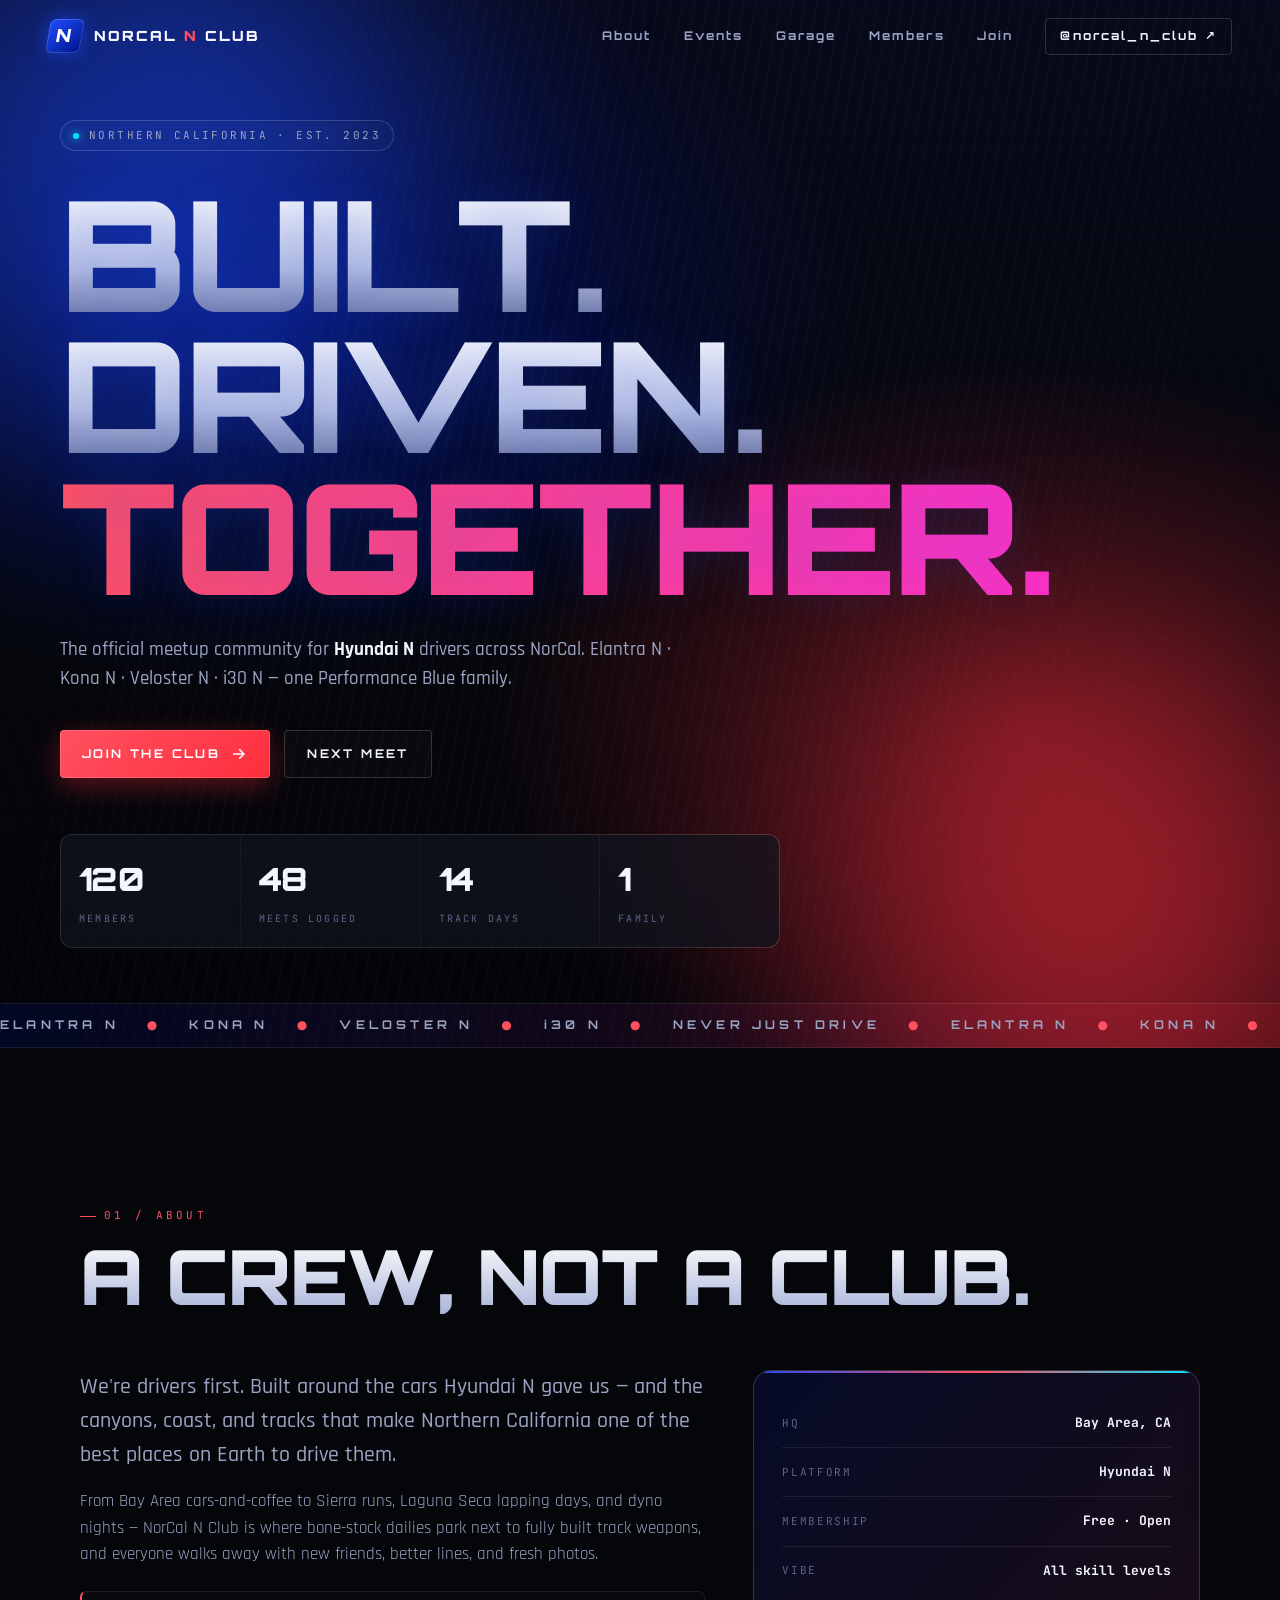
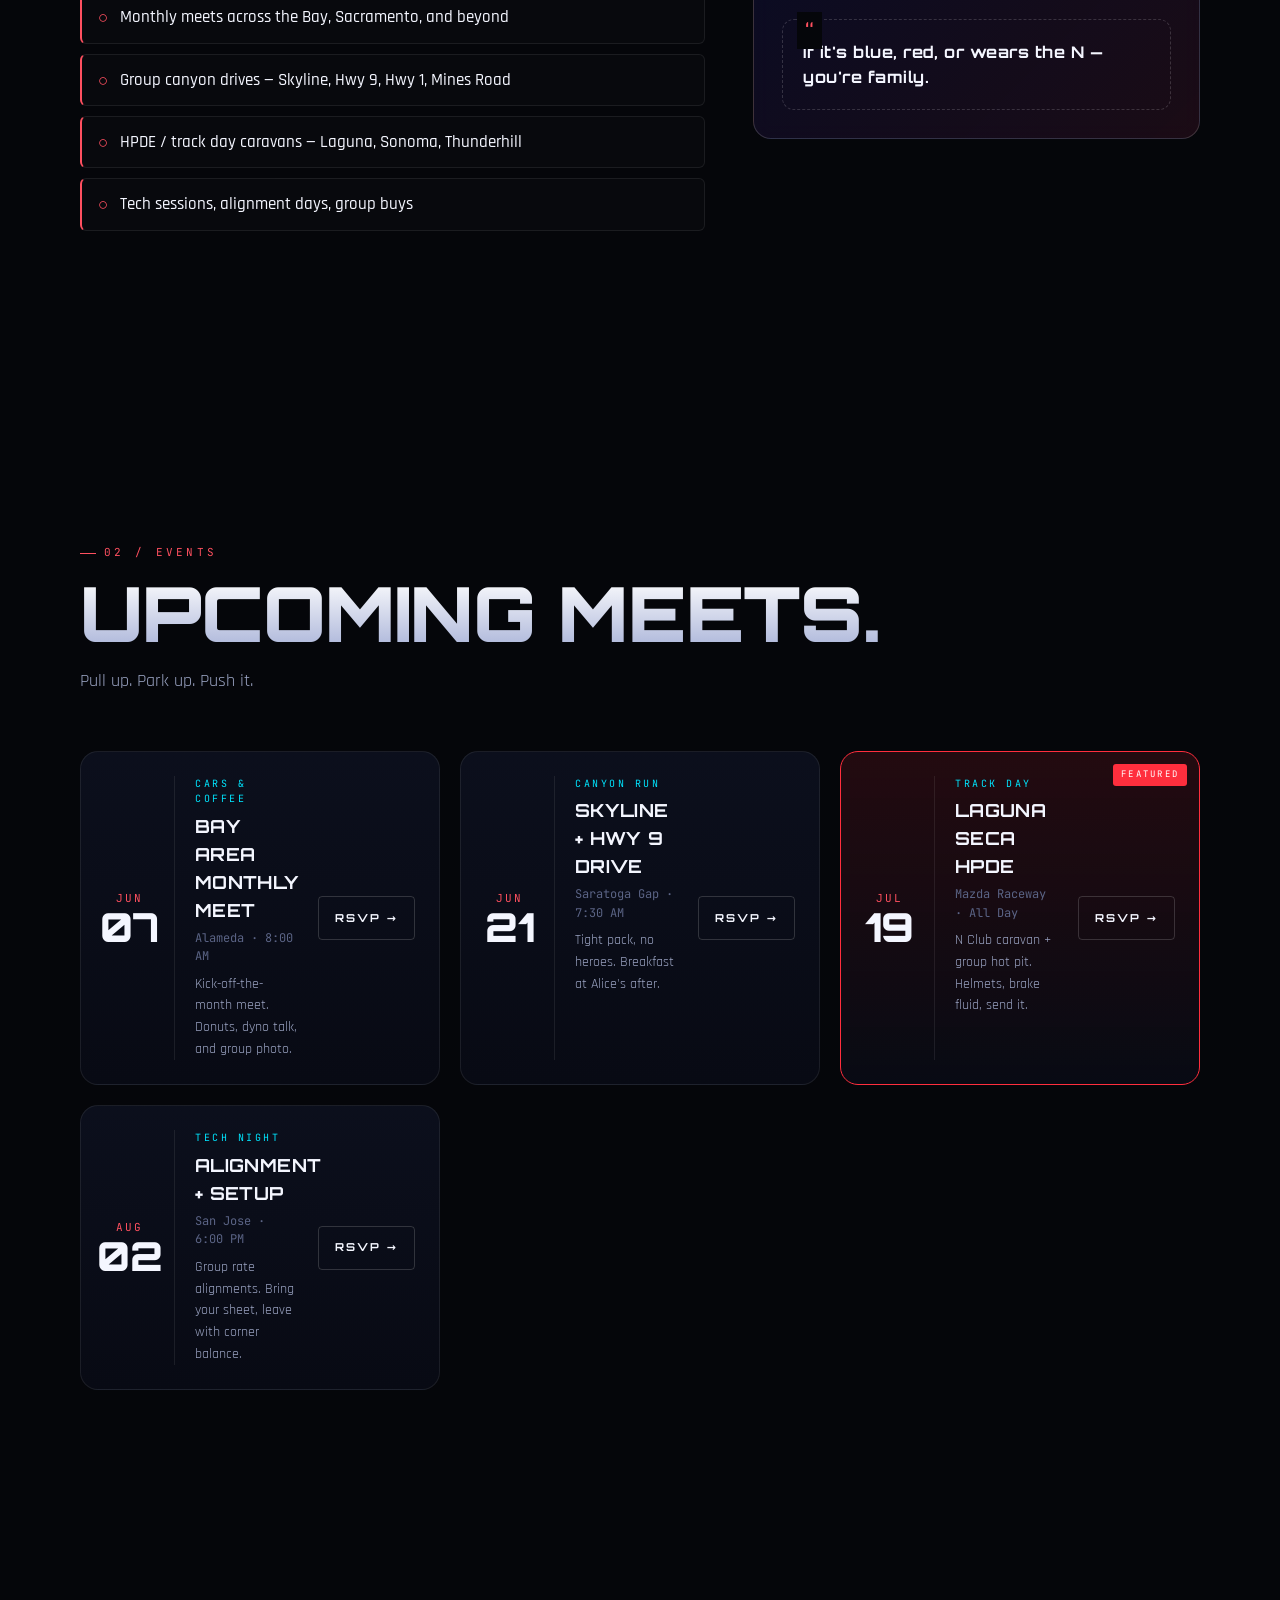
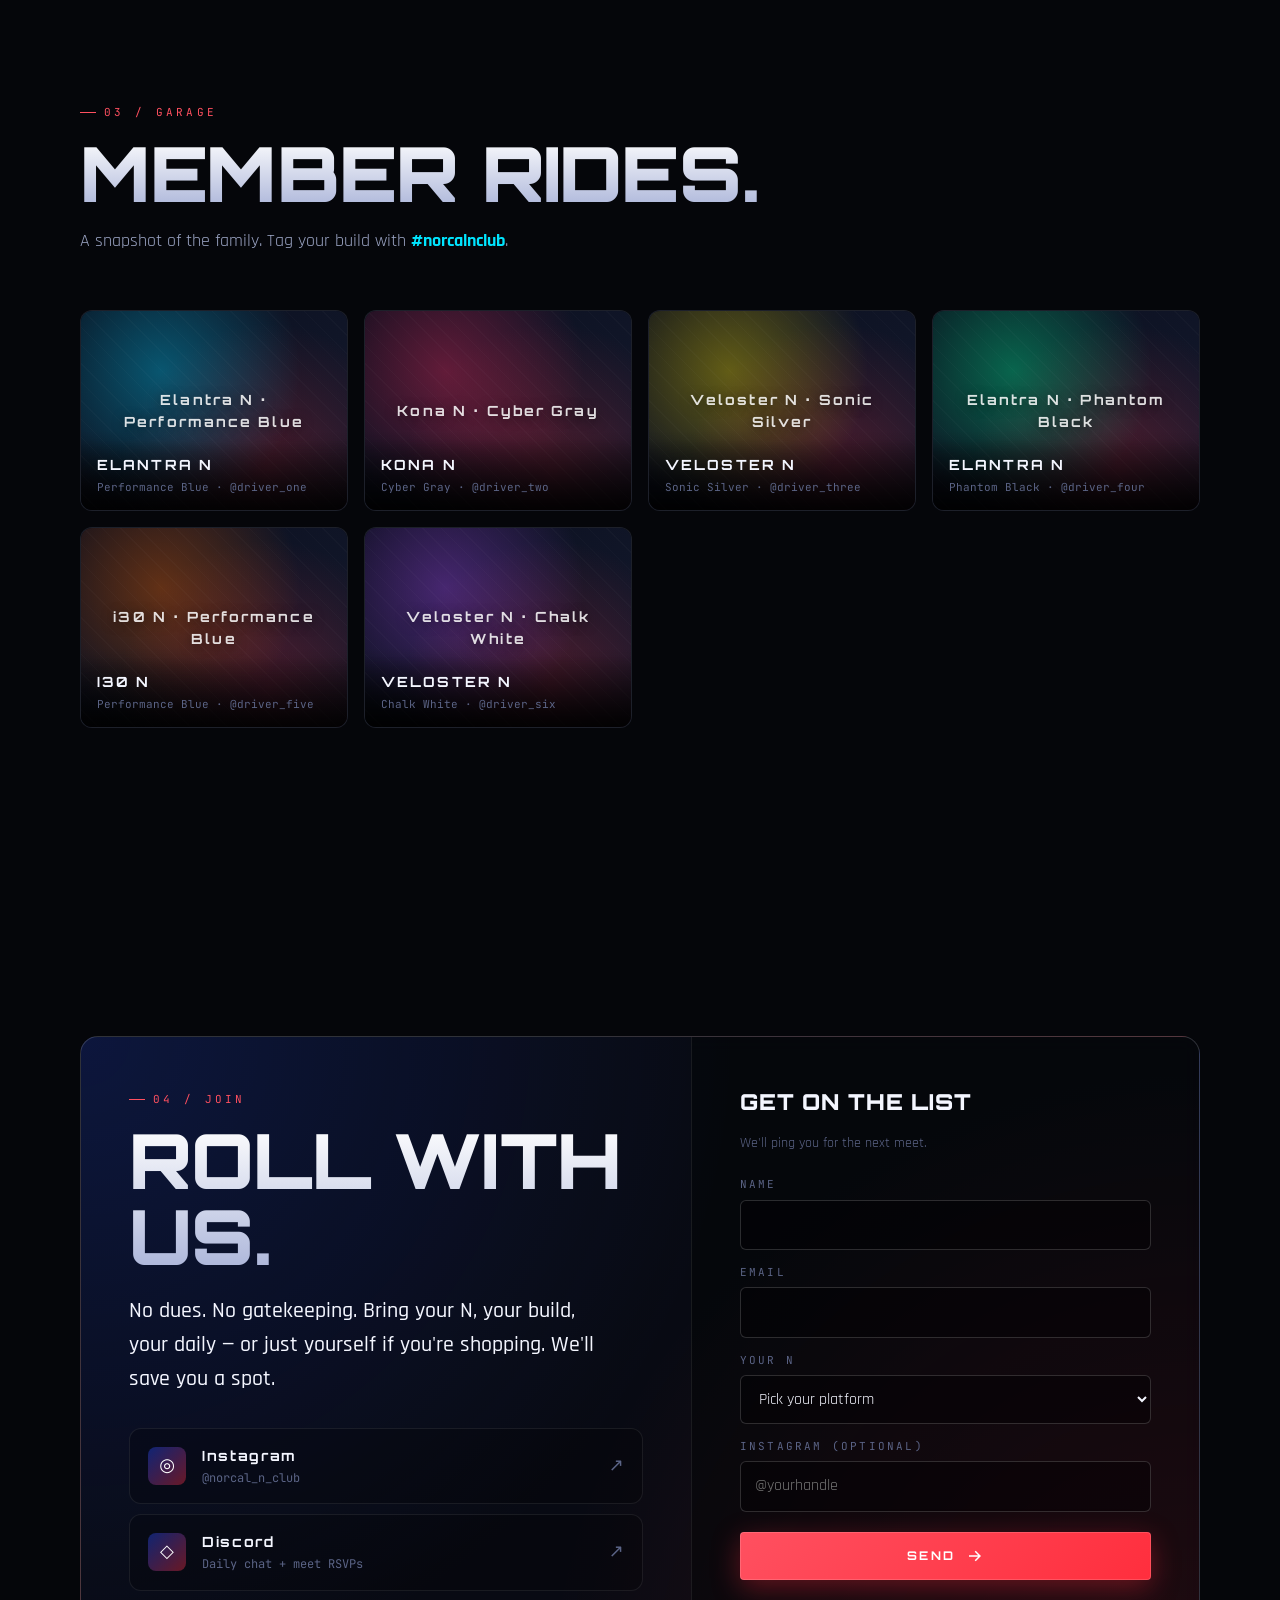
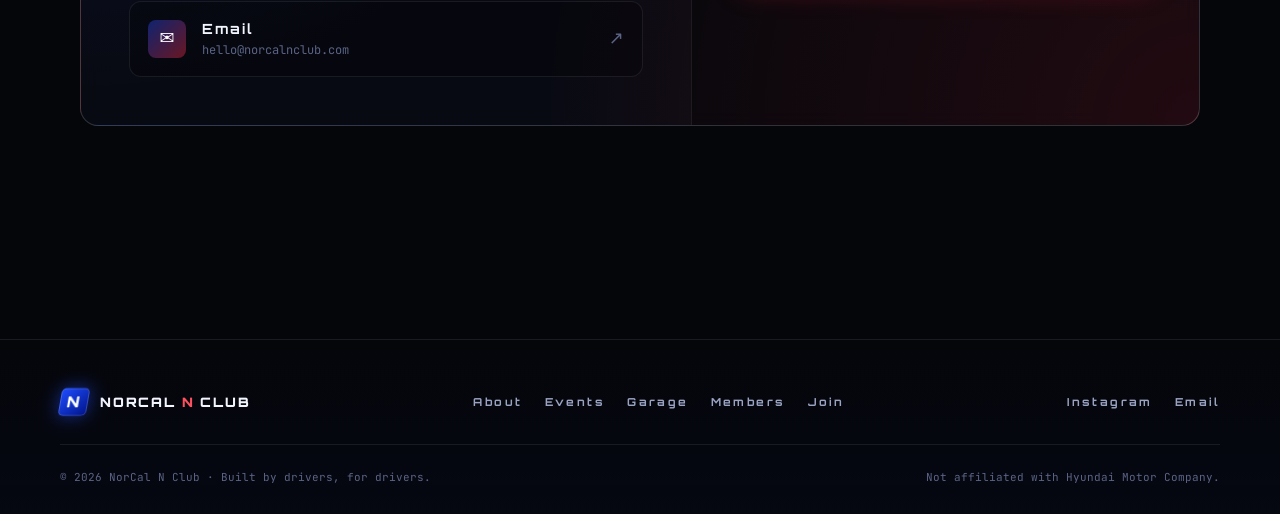
==== commit 6cf2a509: "mobile perf" ====
--- a/index.html
+++ b/index.html
@@ -14,7 +14,7 @@
 
   <link rel="preconnect" href="https://fonts.googleapis.com" />
   <link rel="preconnect" href="https://fonts.gstatic.com" crossorigin />
-  <link href="https://fonts.googleapis.com/css2?family=Orbitron:wght@500;700;900&family=Rajdhani:wght@400;500;600;700&family=JetBrains+Mono:wght@400;700&display=swap" rel="stylesheet" />
+  <link href="https://fonts.googleapis.com/css2?family=Orbitron:wght@700;900&family=Rajdhani:wght@400;500;700&family=JetBrains+Mono&display=swap" rel="stylesheet" />
 
   <link rel="icon" type="image/svg+xml" href="assets/favicon.svg" />
   <link rel="stylesheet" href="styles.css" />
--- a/styles.css
+++ b/styles.css
@@ -170,7 +170,7 @@
   position: relative;
   min-height: 100svh;
   display: flex; flex-direction: column; justify-content: center;
-  padding: 120px clamp(20px, 5vw, 60px) 80px;
+  padding: 120px clamp(18px, 5vw, 60px) 100px;
   overflow: hidden;
   isolation: isolate;
 }
@@ -231,7 +231,7 @@
 .hero-title {
   font-family: var(--font-display);
   font-weight: 900;
-  font-size: clamp(56px, 11vw, 168px);
+  font-size: clamp(44px, 12vw, 168px);
   line-height: .92;
   letter-spacing: -0.02em;
   text-transform: uppercase;
@@ -297,7 +297,7 @@
 .btn-ghost:hover { border-color: var(--neon-cyan); color: var(--neon-cyan); box-shadow: 0 0 24px rgba(0,229,255,.25); }
 
 .hero-stats {
-  margin-top: 64px;
+  margin-top: 56px;
   display: grid;
   grid-template-columns: repeat(4, minmax(0,1fr));
   gap: 1px;
@@ -370,7 +370,7 @@
 .section-title {
   font-family: var(--font-display);
   font-weight: 900;
-  font-size: clamp(36px, 6vw, 76px);
+  font-size: clamp(30px, 6vw, 76px);
   letter-spacing: -0.01em;
   line-height: 1;
   text-transform: uppercase;
@@ -762,16 +762,29 @@
 
 .members-grid {
   display: grid;
-  grid-template-columns: repeat(auto-fill, minmax(340px, 1fr));
+  grid-template-columns: repeat(auto-fill, minmax(min(100%, 320px), 1fr));
   gap: 20px;
 }
 .members-loading, .members-empty {
   grid-column: 1 / -1;
   font-family: var(--font-mono); font-size: 13px;
   color: var(--ink-mute);
-  padding: 60px 0;
+  padding: 40px 0;
   text-align: center;
-}
+  position: relative;
+}
+.members-loading {
+  background: linear-gradient(90deg,
+    rgba(255,255,255,0.02) 0%,
+    rgba(31,77,255,0.10) 50%,
+    rgba(255,255,255,0.02) 100%);
+  background-size: 200% 100%;
+  animation: shimmer 1.4s linear infinite;
+  border: 1px solid var(--line);
+  border-radius: var(--radius-lg);
+  letter-spacing: .15em;
+}
+@keyframes shimmer { to { background-position: -200% 0; } }
 
 .member-card {
   --accent: var(--n-blue-bright);
@@ -943,6 +956,138 @@
   .member-spec { grid-template-columns: repeat(2, 1fr); }
 }
 
+/* =============== MOBILE TUNING =============== */
+
+/* Notch-safe nav padding */
+.nav {
+  padding-left: max(clamp(20px, 4vw, 48px), env(safe-area-inset-left));
+  padding-right: max(clamp(20px, 4vw, 48px), env(safe-area-inset-right));
+}
+
+/* iOS input zoom-on-focus fix — inputs must be 16px+ */
+.join-form input, .join-form select { font-size: 16px; }
+
+/* Make tap targets bigger and prevent tap-highlight color flash */
+a, button { -webkit-tap-highlight-color: transparent; touch-action: manipulation; }
+.event-rsvp { padding: 12px 16px; min-height: 44px; display: inline-flex; align-items: center; }
+.btn { min-height: 48px; }
+
+/* Honor iOS safe areas at the bottom */
+.footer { padding-bottom: max(28px, env(safe-area-inset-bottom)); }
+
+/* Tablet & small laptop */
+@media (max-width: 800px) {
+  .hero-sub { font-size: 16px; }
+  .hero-actions .btn { flex: 1 1 auto; justify-content: center; }
+  .hero-stats { margin-top: 44px; }
+  .stat { padding: 16px 12px; }
+  .stat-num { font-size: 26px; }
+
+  .section { padding: clamp(64px, 12vw, 120px) clamp(18px, 5vw, 32px); }
+  .section-head { margin-bottom: 36px; }
+  .members-page { padding-top: 100px; }
+
+  /* Member card head: badge under name on narrow */
+  .member-head { grid-template-columns: auto 1fr; }
+  .member-badge { grid-column: 1 / -1; justify-self: start; margin-top: 4px; }
+}
+
+/* Phone */
+@media (max-width: 540px) {
+  /* Drop decorative full-screen overlays on phones — pure paint cost, no signal */
+  .grid-overlay, .scanlines { display: none; }
+
+  /* The huge blurred radial glows are the single most expensive thing for mobile GPUs.
+     Replace with a static gradient — same vibe, free. */
+  .hero-glow { display: none; }
+  .hero-gradient {
+    background:
+      radial-gradient(ellipse 70% 50% at 15% 25%, rgba(0,20,137,0.55), transparent 65%),
+      radial-gradient(ellipse 70% 50% at 85% 80%, rgba(255,46,61,0.40), transparent 65%),
+      linear-gradient(180deg, #07091a 0%, #05060a 60%, #03040a 100%);
+  }
+  .hero-stripes { display: none; }
+
+  /* Kill perpetual animations on mobile (battery + jank) */
+  .hero-title .accent { animation: rise .8s var(--ease) forwards; background-size: 100% 100%; }
+  .marquee-track { animation-duration: 60s; }
+  .eyebrow .dot { animation: none; }
+
+  .nav { padding-top: 14px; padding-bottom: 14px; }
+  .brand-text { font-size: 12px; letter-spacing: .12em; }
+  .brand-mark { width: 30px; height: 30px; font-size: 16px; }
+
+  .eyebrow { font-size: 10px; padding: 5px 10px; margin-bottom: 22px; }
+
+  .hero { padding-top: 100px; padding-bottom: 90px; }
+  .hero-sub { margin-top: 22px; font-size: 15px; }
+  .hero-actions { gap: 10px; margin-top: 28px; }
+  .btn { padding: 13px 18px; font-size: 11px; letter-spacing: .15em; }
+
+  /* 2x2 stats instead of 1x4 cramped row */
+  .hero-stats { grid-template-columns: repeat(2, 1fr); }
+  .stat-num { font-size: 28px; }
+  .stat-label { font-size: 9px; }
+
+  .hero-marquee { font-size: 10px; letter-spacing: .25em; padding: 10px 0; }
+  .marquee-track { gap: 22px; }
+
+  .section-tag { font-size: 10px; letter-spacing: .25em; padding-left: 20px; }
+  .section-sub { font-size: 16px; }
+
+  /* About card — tighter padding */
+  .about-card { padding: 20px; }
+  .about-list li { padding: 10px 12px; font-size: 15px; }
+  .lead { font-size: 17px; }
+
+  /* Events — stack date row above content for breathing room */
+  .event-card { flex-wrap: wrap; padding: 18px; gap: 14px; }
+  .event-date {
+    flex-direction: row; gap: 10px;
+    width: 100%;
+    border-right: 0;
+    border-bottom: 1px solid var(--line);
+    padding: 0 0 12px 0;
+    align-items: baseline; justify-content: flex-start;
+  }
+  .event-day { font-size: 30px; }
+  .event-rsvp { width: 100%; justify-content: center; }
+  .event-meta h3 { font-size: 16px; }
+
+  /* Join card spacing */
+  .join-left, .join-form { padding: 24px 20px; }
+  .link-tile { padding: 14px; gap: 12px; }
+  .link-icon { width: 34px; height: 34px; font-size: 16px; }
+  .link-body strong { font-size: 13px; }
+
+  /* Members tweaks */
+  .member-card { padding: 20px; }
+  .member-photo { width: 50px; height: 50px; font-size: 16px; }
+  .member-id h3 { font-size: 16px; }
+  .member-spec strong { font-size: 13px; }
+  .member-mods li { font-size: 10px; padding: 4px 8px; }
+
+  .footer-row { flex-direction: column; align-items: flex-start; gap: 18px; }
+  .footer-bottom { flex-direction: column; gap: 6px; font-size: 10px; }
+}
+
+/* Very narrow (iPhone SE 1st gen, etc.) */
+@media (max-width: 360px) {
+  .hero-stats { grid-template-columns: repeat(2, 1fr); }
+  .stat-num { font-size: 24px; }
+  .hero-actions { flex-direction: column; align-items: stretch; }
+  .hero-actions .btn { width: 100%; }
+  .nav-brand { gap: 8px; }
+  .brand-text { display: none; }
+}
+
+/* Landscape phones — keep hero readable without scrolling forever */
+@media (max-height: 560px) and (orientation: landscape) {
+  .hero { min-height: auto; padding-top: 90px; padding-bottom: 70px; }
+  .hero-stats { margin-top: 28px; }
+  .hero-marquee { display: none; }
+}
+
 /* =============== UTIL =============== */
 @media (prefers-reduced-motion: reduce) {
   *, *::before, *::after { animation: none !important; transition: none !important; }
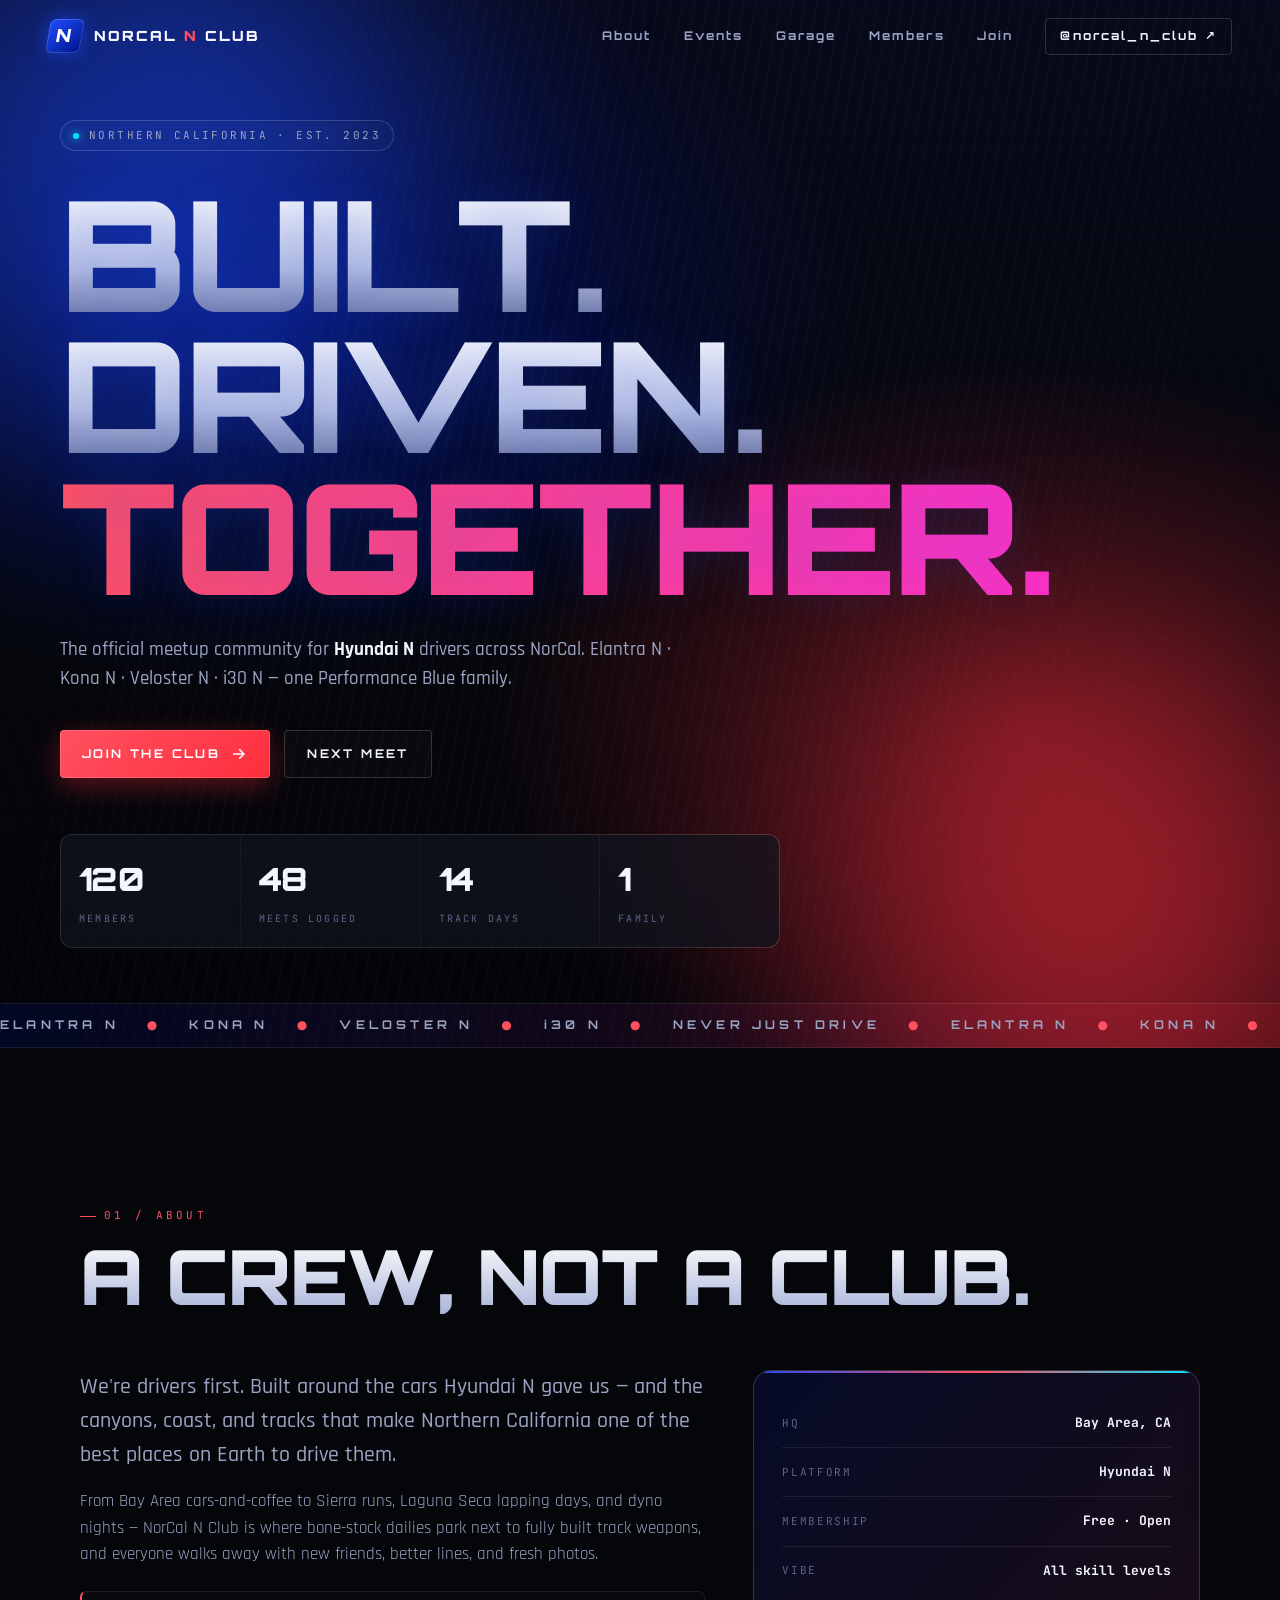
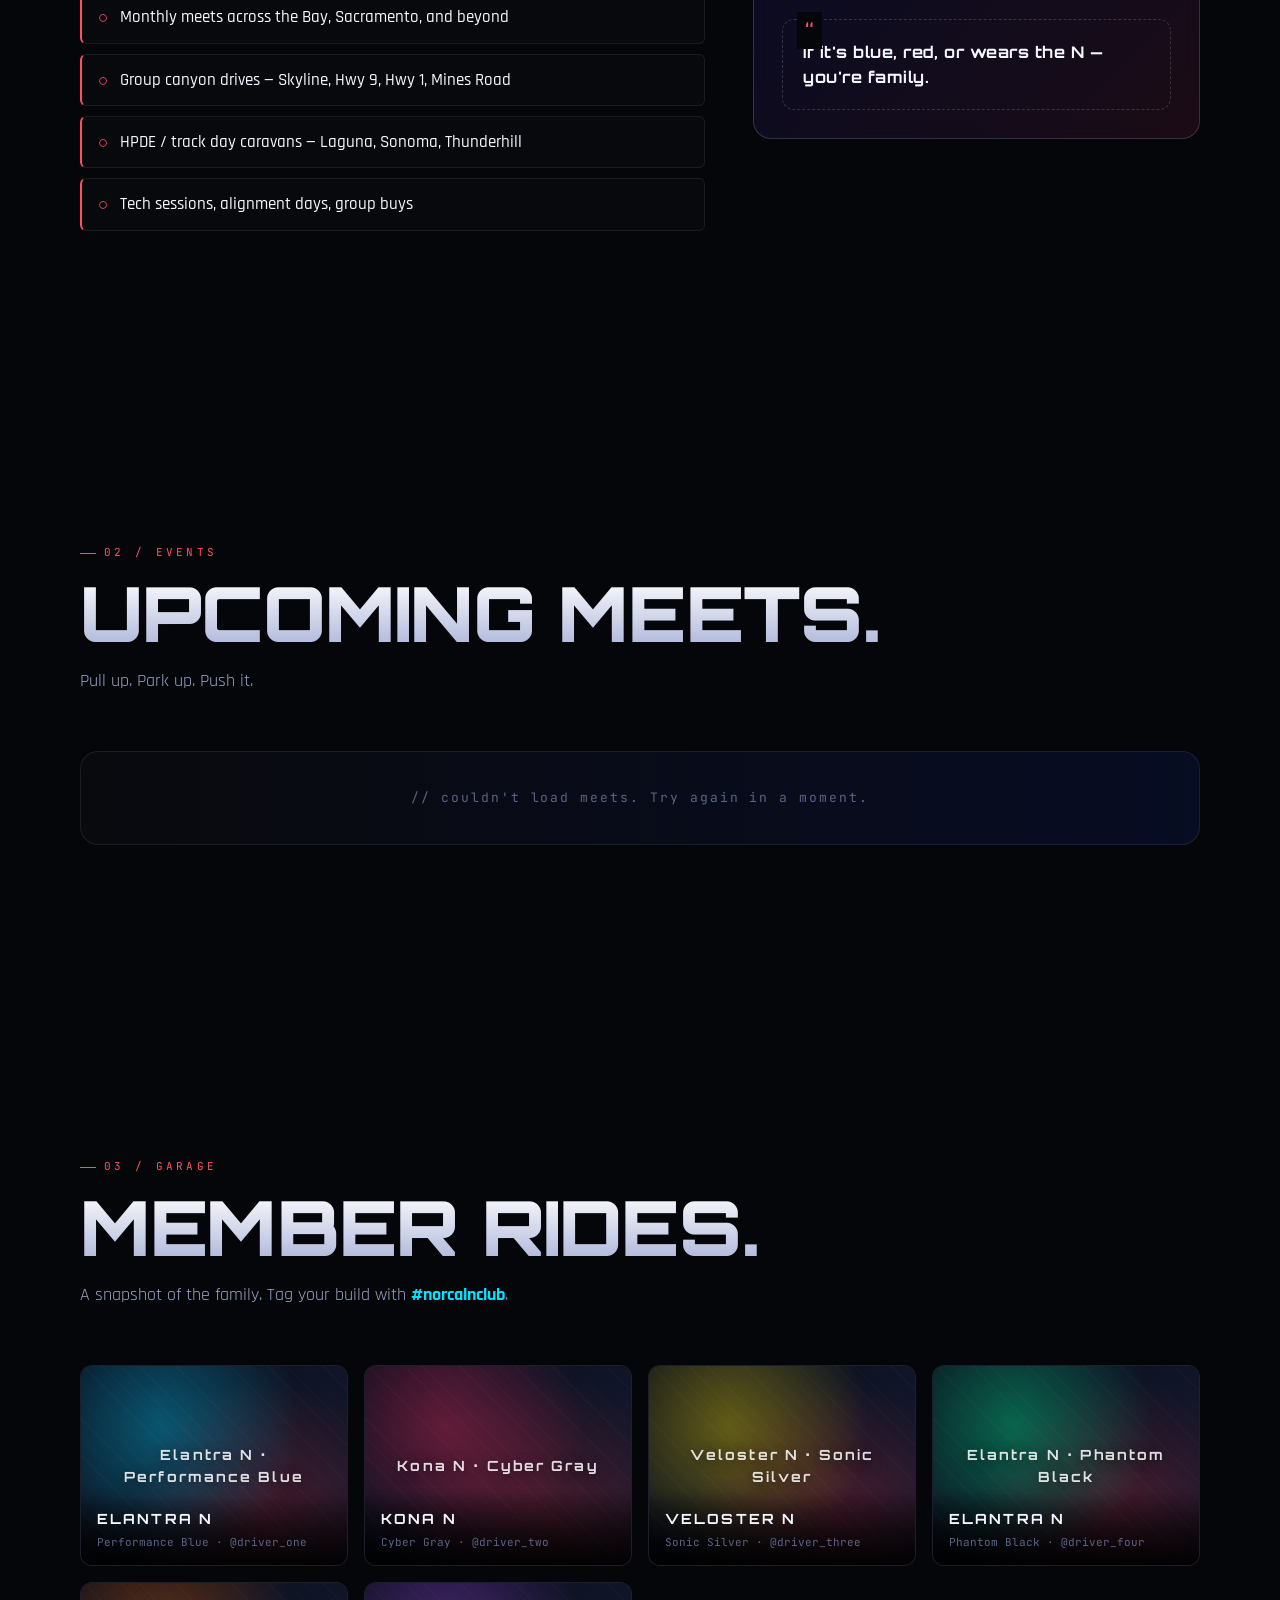
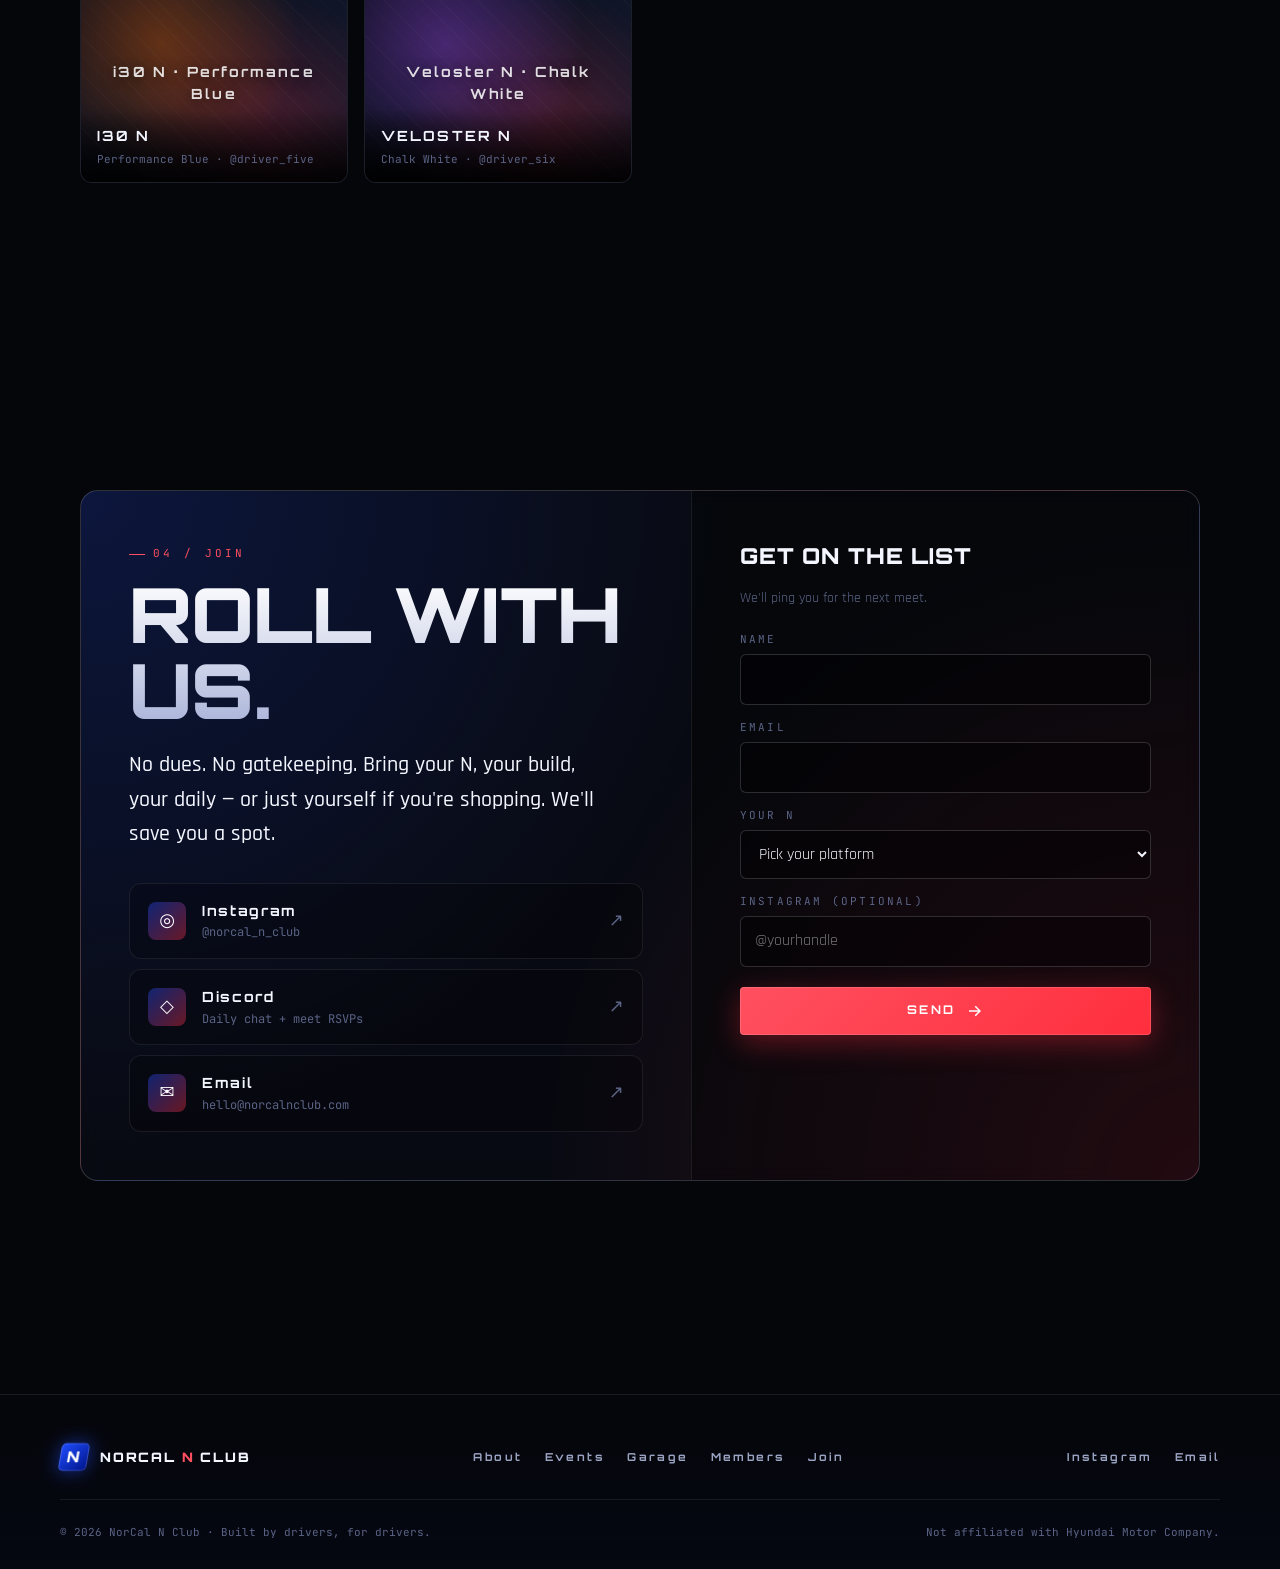
==== commit 1a131fcd: "Migrate to Cloudflare Pages + D1 + R2 + Access Move backend off GitHub Pages onto Cloudflare's free " ====
--- a/index.html
+++ b/index.html
@@ -144,63 +144,13 @@
         <p class="section-sub">Pull up. Park up. Push it.</p>
       </div>
 
-      <div class="events-grid">
-        <article class="event-card reveal">
-          <div class="event-date">
-            <span class="event-month">JUN</span>
-            <span class="event-day">07</span>
-          </div>
-          <div class="event-meta">
-            <div class="event-tag">CARS &amp; COFFEE</div>
-            <h3>Bay Area Monthly Meet</h3>
-            <p class="event-where">Alameda · 8:00 AM</p>
-            <p class="event-desc">Kick-off-the-month meet. Donuts, dyno talk, and group photo.</p>
-          </div>
-          <a class="event-rsvp" href="#join">RSVP →</a>
-        </article>
-
-        <article class="event-card reveal">
-          <div class="event-date">
-            <span class="event-month">JUN</span>
-            <span class="event-day">21</span>
-          </div>
-          <div class="event-meta">
-            <div class="event-tag">CANYON RUN</div>
-            <h3>Skyline + Hwy 9 Drive</h3>
-            <p class="event-where">Saratoga Gap · 7:30 AM</p>
-            <p class="event-desc">Tight pack, no heroes. Breakfast at Alice's after.</p>
-          </div>
-          <a class="event-rsvp" href="#join">RSVP →</a>
-        </article>
-
-        <article class="event-card reveal featured">
-          <div class="event-date">
-            <span class="event-month">JUL</span>
-            <span class="event-day">19</span>
-          </div>
-          <div class="event-meta">
-            <div class="event-tag">TRACK DAY</div>
-            <h3>Laguna Seca HPDE</h3>
-            <p class="event-where">Mazda Raceway · All Day</p>
-            <p class="event-desc">N Club caravan + group hot pit. Helmets, brake fluid, send it.</p>
-          </div>
-          <a class="event-rsvp" href="#join">RSVP →</a>
-        </article>
-
-        <article class="event-card reveal">
-          <div class="event-date">
-            <span class="event-month">AUG</span>
-            <span class="event-day">02</span>
-          </div>
-          <div class="event-meta">
-            <div class="event-tag">TECH NIGHT</div>
-            <h3>Alignment + Setup</h3>
-            <p class="event-where">San Jose · 6:00 PM</p>
-            <p class="event-desc">Group rate alignments. Bring your sheet, leave with corner balance.</p>
-          </div>
-          <a class="event-rsvp" href="#join">RSVP →</a>
-        </article>
-      </div>
+      <div class="events-grid" id="events-grid" aria-live="polite">
+        <div class="events-loading" data-events-loading>// loading meets...</div>
+      </div>
+      <p class="events-empty hidden" data-events-empty>
+        // No upcoming meets on the calendar yet. Check back soon, or
+        <a href="#join">join the list</a> to get pinged when the next one drops.
+      </p>
     </section>
 
     <!-- GALLERY -->
--- a/styles.css
+++ b/styles.css
@@ -562,6 +562,51 @@
 }
 .event-rsvp:hover { background: var(--n-red); border-color: var(--n-red); }
 
+/* Events loading + empty + spots-left badge */
+.events-loading {
+  grid-column: 1 / -1;
+  font-family: var(--font-mono);
+  font-size: 13px;
+  color: var(--ink-mute);
+  letter-spacing: .15em;
+  padding: 36px 0;
+  text-align: center;
+  border: 1px solid var(--line);
+  border-radius: var(--radius-lg);
+  background: linear-gradient(90deg,
+    rgba(255,255,255,0.02) 0%,
+    rgba(31,77,255,0.10) 50%,
+    rgba(255,255,255,0.02) 100%);
+  background-size: 200% 100%;
+  animation: shimmer 1.4s linear infinite;
+}
+.events-empty {
+  margin-top: 28px;
+  font-family: var(--font-mono);
+  font-size: 13px;
+  color: var(--ink-mute);
+  text-align: center;
+}
+.events-empty a { color: var(--neon-cyan); text-decoration: underline; }
+.event-spots {
+  display: inline-block;
+  margin-top: 8px;
+  font-family: var(--font-mono);
+  font-size: 11px;
+  letter-spacing: .15em;
+  color: var(--neon-cyan);
+  padding: 3px 8px;
+  border: 1px solid color-mix(in srgb, var(--neon-cyan) 35%, transparent);
+  border-radius: 3px;
+  background: rgba(0,229,255,.06);
+}
+.event-spots.full {
+  color: var(--n-red-bright);
+  border-color: color-mix(in srgb, var(--n-red-bright) 45%, transparent);
+  background: rgba(255,46,61,.08);
+}
+.hidden { display: none !important; }
+
 /* =============== GALLERY =============== */
 .gallery-grid {
   display: grid;
@@ -738,6 +783,103 @@
   font-family: var(--font-mono); font-size: 11px; color: var(--ink-mute);
 }
 
+/* =============== EVENT DETAIL PAGE =============== */
+.event-page { padding-top: clamp(120px, 14vw, 180px); }
+.event-back {
+  font-family: var(--font-mono); font-size: 12px;
+  margin-bottom: 24px;
+  color: var(--ink-mute);
+}
+.event-back a:hover { color: var(--neon-cyan); }
+.event-hero {
+  display: grid;
+  grid-template-columns: 1fr;
+  gap: 32px;
+  padding: 32px;
+  border: 1px solid var(--line-bright);
+  border-radius: var(--radius-lg);
+  background:
+    linear-gradient(135deg, rgba(0,20,137,0.18), rgba(255,46,61,0.10)),
+    rgba(10,13,24,0.7);
+  backdrop-filter: blur(10px);
+  margin-bottom: 32px;
+  position: relative;
+  overflow: hidden;
+}
+.event-hero::before {
+  content: "";
+  position: absolute; top: 0; left: 0; right: 0; height: 3px;
+  background: linear-gradient(90deg, var(--n-blue-bright), var(--n-red-bright), var(--neon-cyan));
+}
+.event-title {
+  font-family: var(--font-display); font-weight: 900;
+  font-size: clamp(34px, 6vw, 64px);
+  line-height: 1; letter-spacing: -0.01em; text-transform: uppercase;
+  margin: 12px 0 18px;
+  background: linear-gradient(180deg, #fff, #aab4d9);
+  -webkit-background-clip: text; background-clip: text;
+  -webkit-text-fill-color: transparent;
+}
+.event-when {
+  font-family: var(--font-mono); font-size: 14px;
+  color: var(--ink); margin-bottom: 4px;
+}
+.event-loc { color: var(--ink-dim); margin-bottom: 16px; }
+.event-hero-img {
+  width: 100%; max-height: 400px; object-fit: cover;
+  border-radius: var(--radius-md);
+  border: 1px solid var(--line);
+}
+@media (min-width: 800px) {
+  .event-hero { grid-template-columns: 1.2fr 1fr; align-items: center; }
+}
+
+.event-body {
+  font-size: 17px; color: var(--ink-dim);
+  line-height: 1.7;
+  margin-bottom: 40px;
+  max-width: 720px;
+}
+
+.event-form-wrap, .event-form {
+  padding: 32px;
+  border: 1px solid var(--line-bright);
+  border-radius: var(--radius-lg);
+  background: rgba(10,13,24,0.6);
+  backdrop-filter: blur(10px);
+  display: flex; flex-direction: column; gap: 14px;
+  max-width: 560px;
+}
+.event-form h3, .event-form-wrap h3 {
+  font-family: var(--font-display); font-size: 22px; font-weight: 900;
+  letter-spacing: .04em; text-transform: uppercase;
+  margin-bottom: 4px;
+}
+.event-form label { display: flex; flex-direction: column; gap: 6px; }
+.event-form label span {
+  font-family: var(--font-mono);
+  font-size: 11px; letter-spacing: .2em; text-transform: uppercase;
+  color: var(--ink-mute);
+}
+.event-form input, .event-form select, .event-form textarea {
+  padding: 12px 14px;
+  background: rgba(0,0,0,.4);
+  border: 1px solid var(--line-bright);
+  border-radius: 6px;
+  color: var(--ink);
+  font-size: 16px;
+  font-family: inherit;
+  transition: border-color .2s, background .2s;
+  resize: vertical;
+}
+.event-form input:focus, .event-form select:focus, .event-form textarea:focus {
+  outline: none;
+  border-color: var(--neon-cyan);
+  background: rgba(0,229,255,.05);
+  box-shadow: 0 0 0 3px rgba(0,229,255,.12);
+}
+.event-form button { justify-content: center; margin-top: 8px; }
+
 /* =============== MEMBERS PAGE =============== */
 .members-page { padding-top: clamp(120px, 14vw, 180px); }
 .members-page .section-sub {
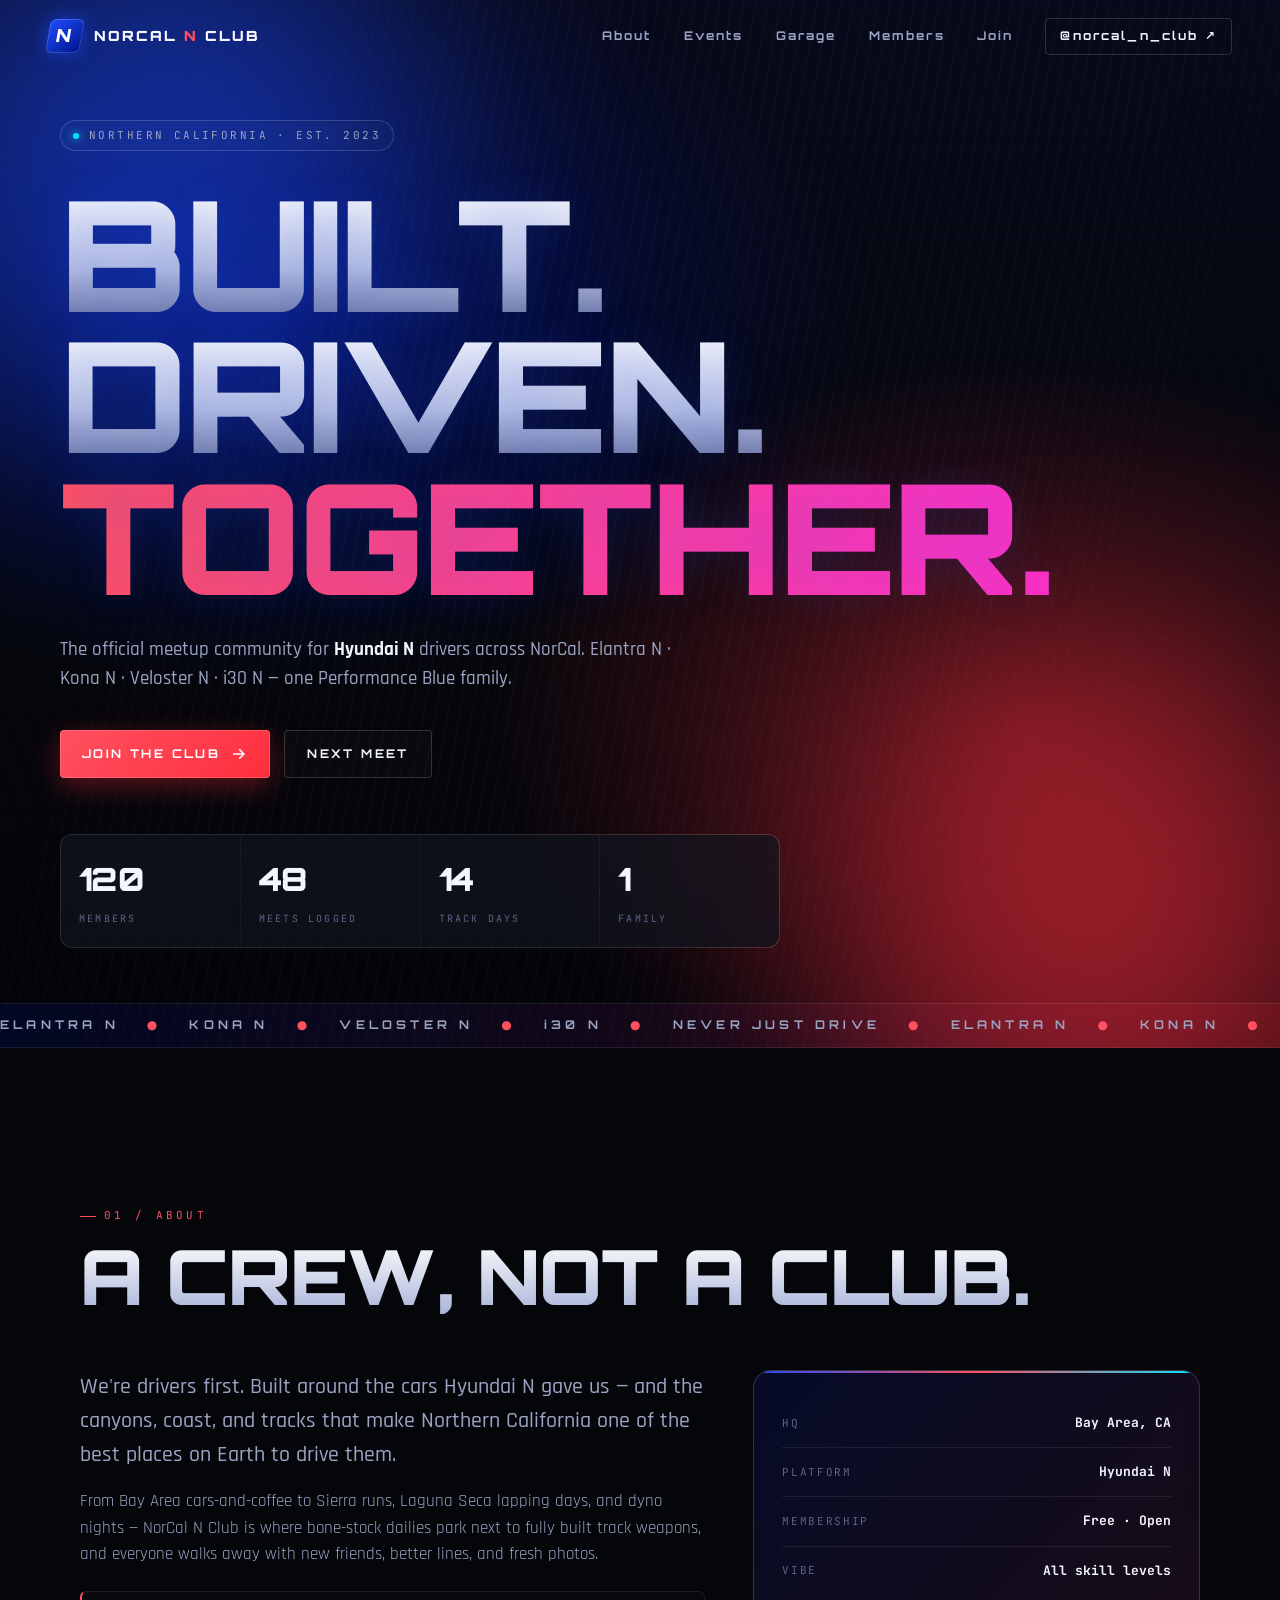
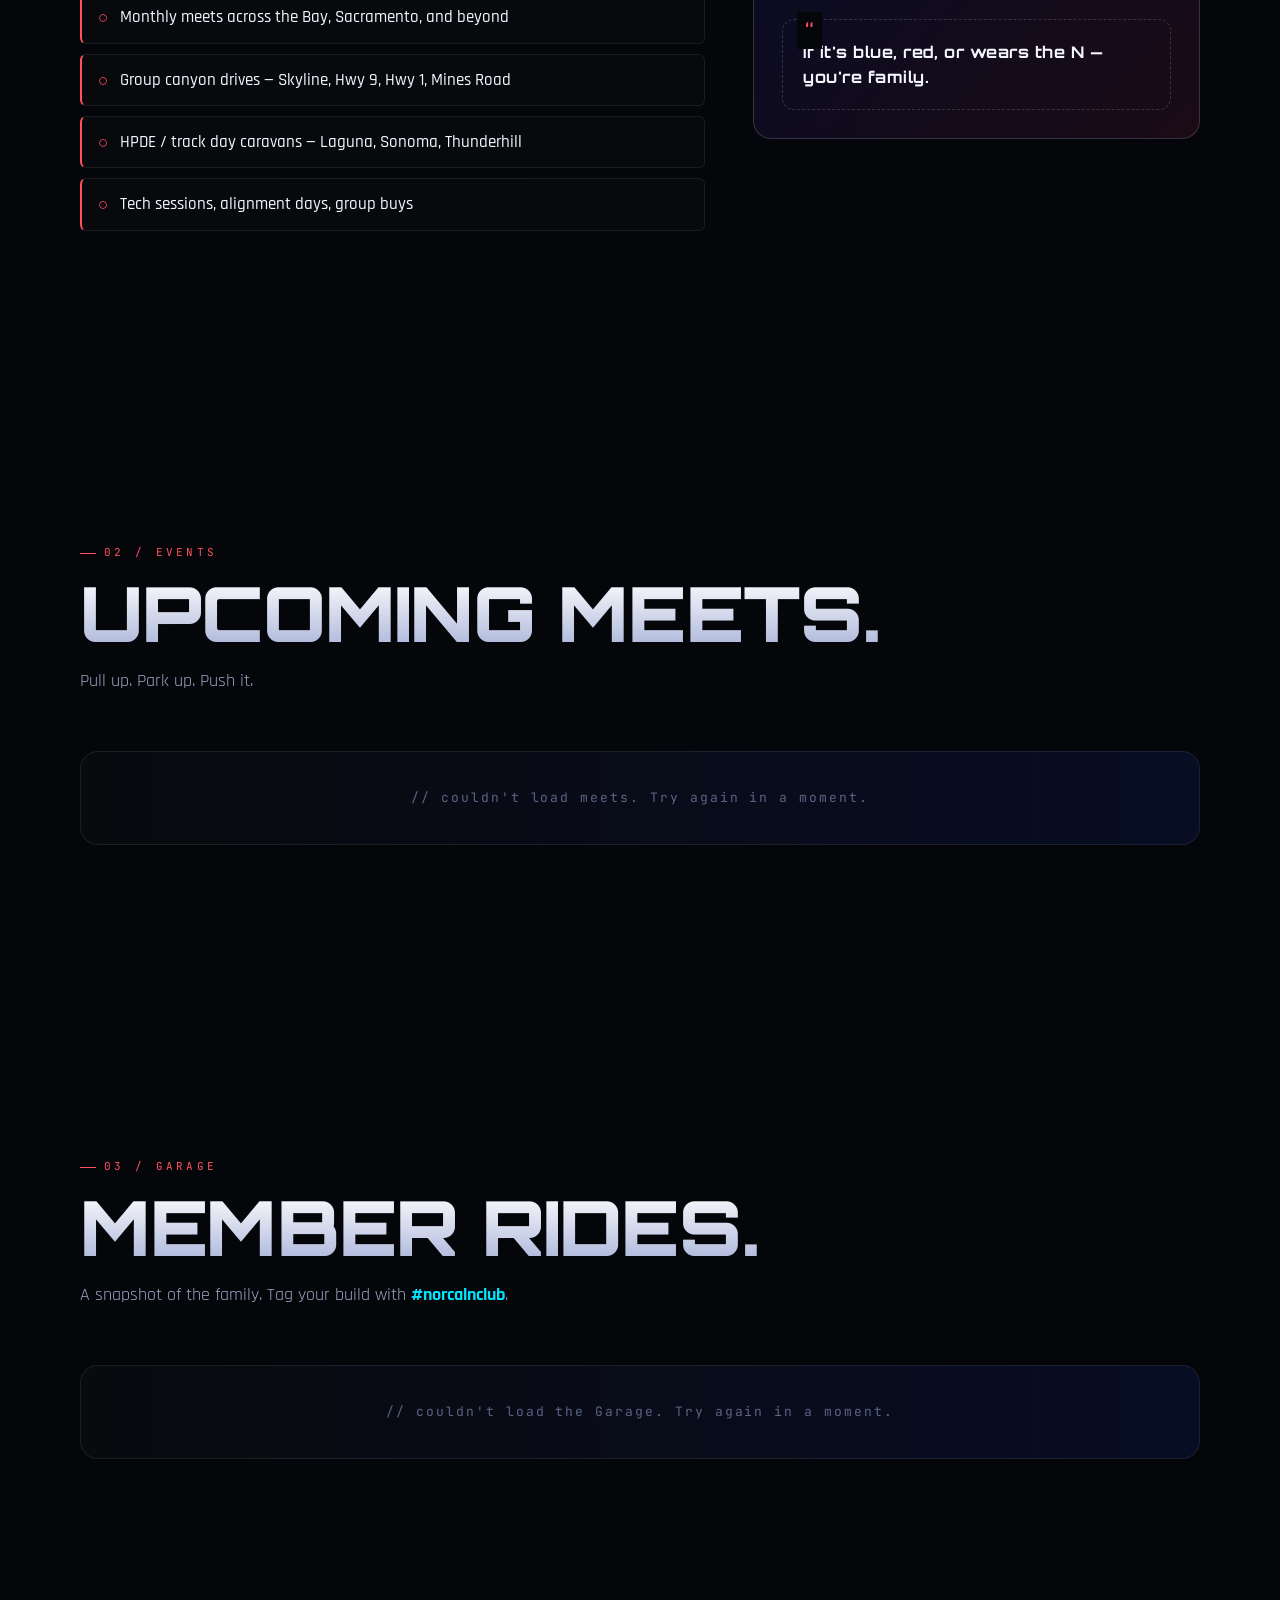
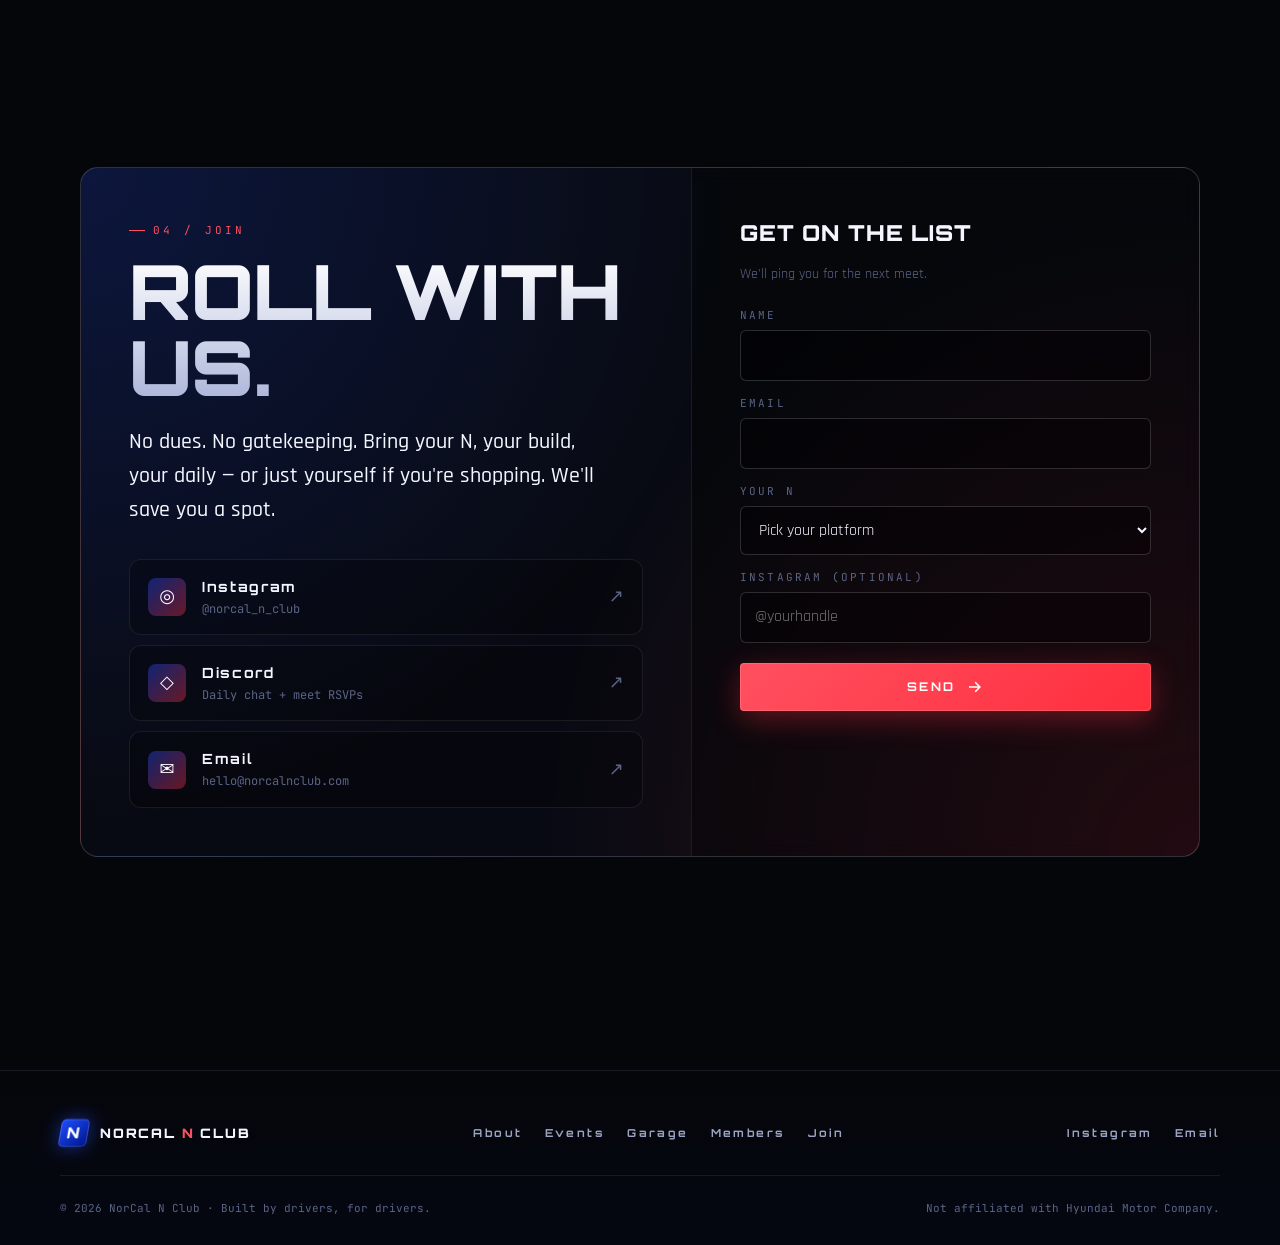
==== commit 6d0b1ff1: "Wire home Garage to /api/members + fill in CF bindings Replace the hardcoded gallery strip on index." ====
--- a/index.html
+++ b/index.html
@@ -161,50 +161,7 @@
         <p class="section-sub">A snapshot of the family. Tag your build with <strong>#norcalnclub</strong>.</p>
       </div>
 
-      <div class="gallery-grid">
-        <figure class="ride reveal" style="--accent:#00d4ff">
-          <div class="ride-img" data-car="Elantra N · Performance Blue"></div>
-          <figcaption>
-            <strong>Elantra N</strong>
-            <span>Performance Blue · @driver_one</span>
-          </figcaption>
-        </figure>
-        <figure class="ride reveal" style="--accent:#ff2e63">
-          <div class="ride-img" data-car="Kona N · Cyber Gray"></div>
-          <figcaption>
-            <strong>Kona N</strong>
-            <span>Cyber Gray · @driver_two</span>
-          </figcaption>
-        </figure>
-        <figure class="ride reveal" style="--accent:#ffe600">
-          <div class="ride-img" data-car="Veloster N · Sonic Silver"></div>
-          <figcaption>
-            <strong>Veloster N</strong>
-            <span>Sonic Silver · @driver_three</span>
-          </figcaption>
-        </figure>
-        <figure class="ride reveal" style="--accent:#00ff9d">
-          <div class="ride-img" data-car="Elantra N · Phantom Black"></div>
-          <figcaption>
-            <strong>Elantra N</strong>
-            <span>Phantom Black · @driver_four</span>
-          </figcaption>
-        </figure>
-        <figure class="ride reveal" style="--accent:#ff6a00">
-          <div class="ride-img" data-car="i30 N · Performance Blue"></div>
-          <figcaption>
-            <strong>i30 N</strong>
-            <span>Performance Blue · @driver_five</span>
-          </figcaption>
-        </figure>
-        <figure class="ride reveal" style="--accent:#b14eff">
-          <div class="ride-img" data-car="Veloster N · Chalk White"></div>
-          <figcaption>
-            <strong>Veloster N</strong>
-            <span>Chalk White · @driver_six</span>
-          </figcaption>
-        </figure>
-      </div>
+      <div class="gallery-grid" id="gallery-grid" aria-live="polite"></div>
     </section>
 
     <!-- JOIN -->
